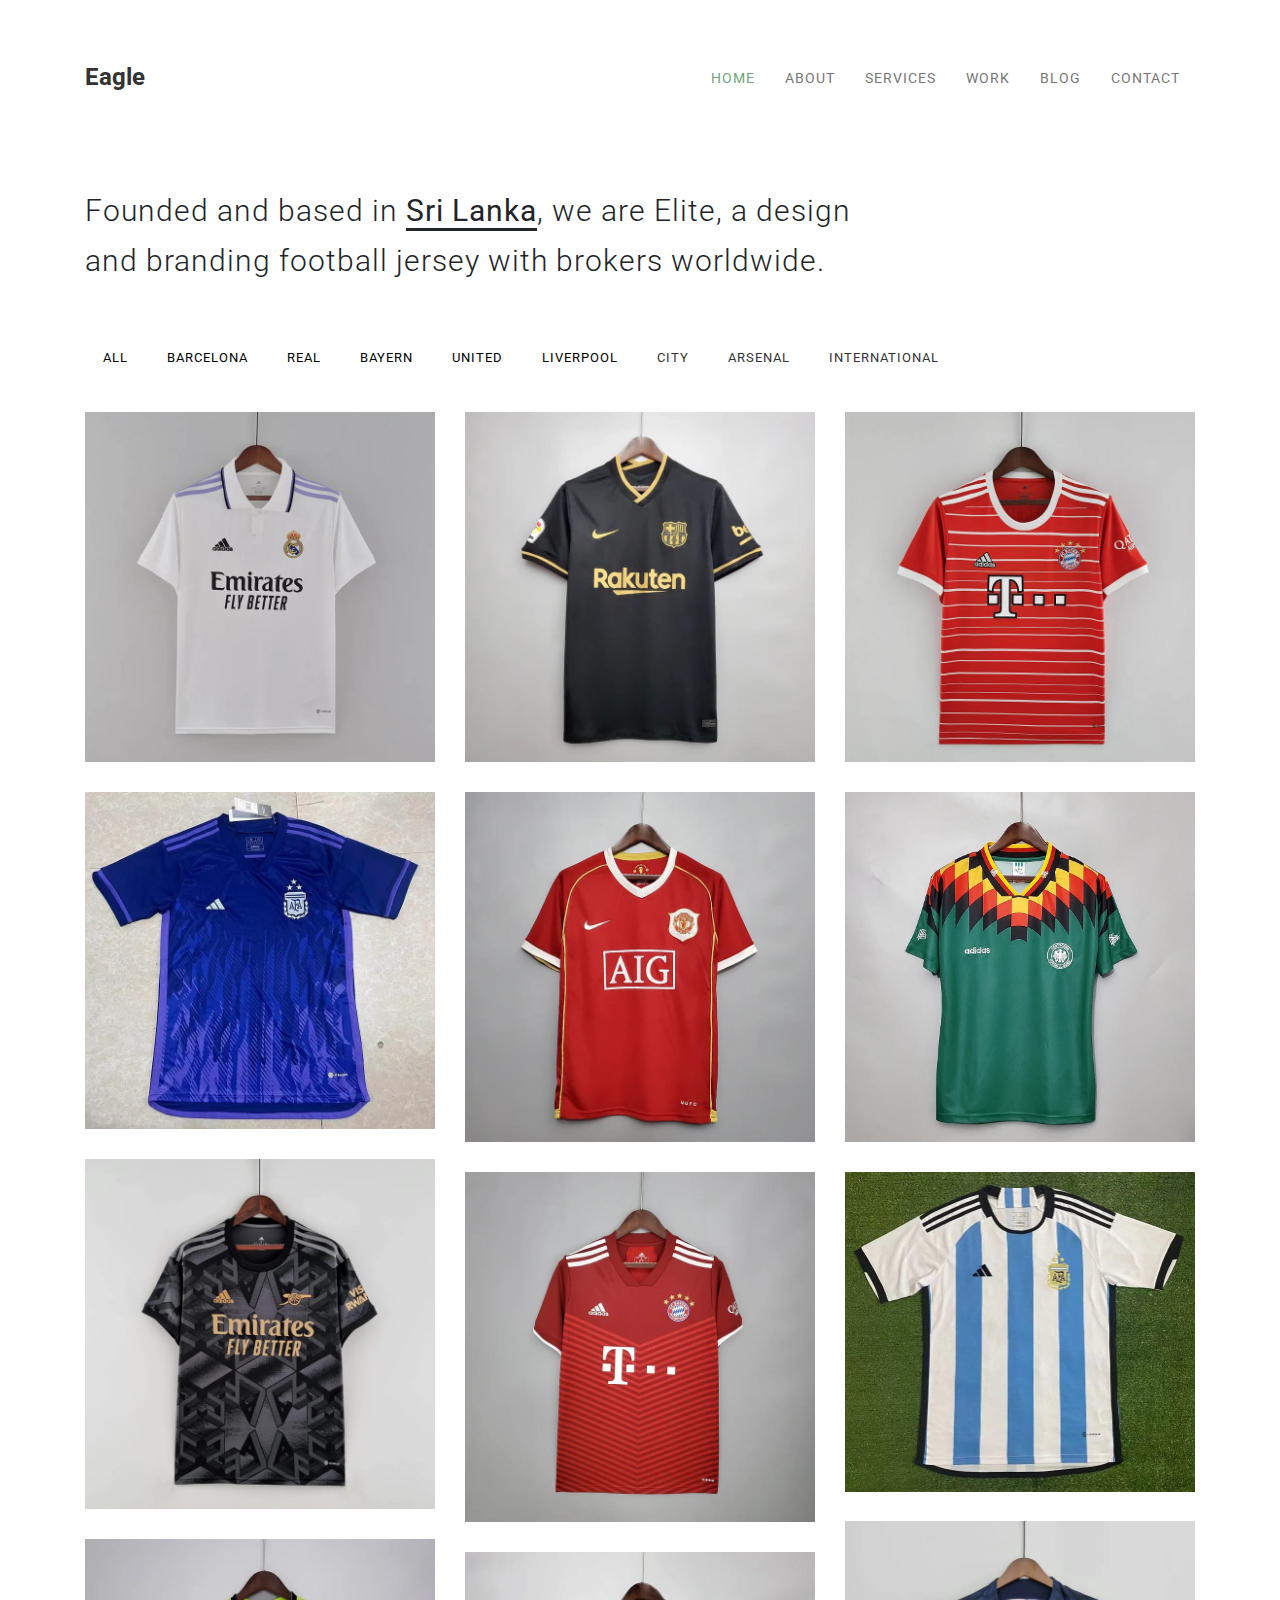
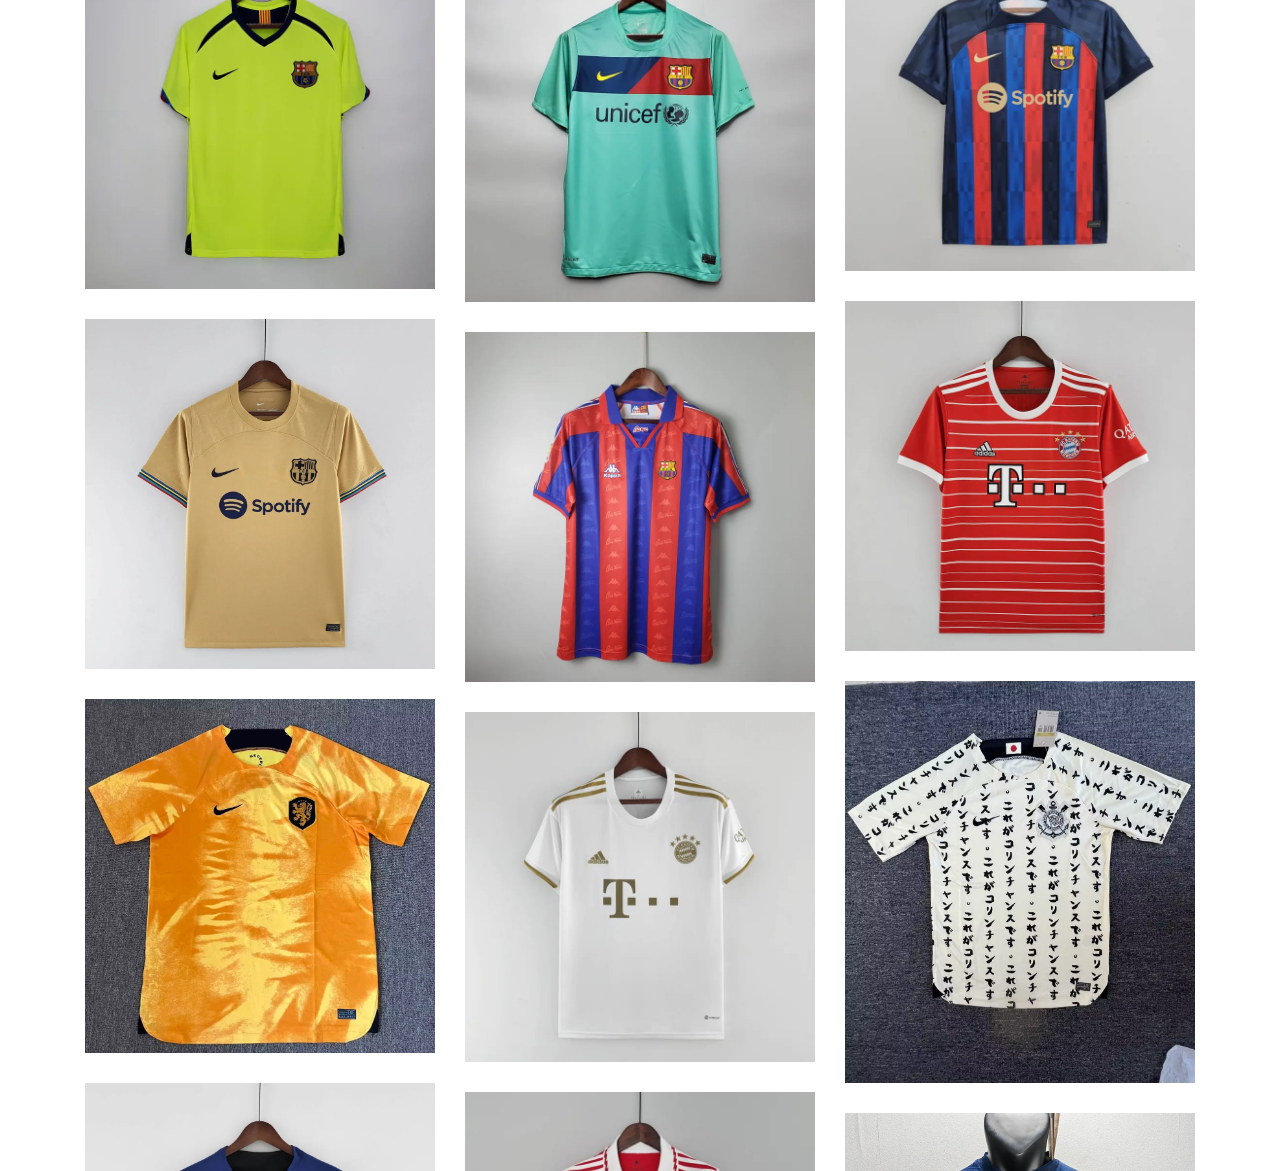
==== index.html @ ffe62086 "First Push" ====
<html xmlns="http://www.w3.org/1999/xhtml" lang="en">

<head>
	<meta http-equiv="Content-Type" content="text/html; charset=utf-8" />
	<meta name="description" content="HTTrack is an easy-to-use website mirror utility. It allows you to download a World Wide website from the Internet to a local directory,building recursively all structures, getting html, images, and other files from the server to your computer. Links are rebuiltrelatively so that you can freely browse to the local site (works with any browser). You can mirror several sites together so that you can jump from one toanother. You can, also, update an existing mirror site, or resume an interrupted download. The robot is fully configurable, with an integrated help" />
	<meta name="keywords" content="httrack, HTTRACK, HTTrack, winhttrack, WINHTTRACK, WinHTTrack, offline browser, web mirror utility, aspirateur web, surf offline, web capture, www mirror utility, browse offline, local  site builder, website mirroring, aspirateur www, internet grabber, capture de site web, internet tool, hors connexion, unix, dos, windows 95, windows 98, solaris, ibm580, AIX 4.0, HTS, HTGet, web aspirator, web aspirateur, libre, GPL, GNU, free software" />
	<title>Local index - HTTrack Website Copier</title>
  <!-- Mirror and index made by HTTrack Website Copier/3.49-2 [XR&CO'2014] -->
	<style type="text/css">
	<!--

body {
	margin: 0;  padding: 0;  margin-bottom: 15px;  margin-top: 8px;
	background: #77b;
}
body, td {
	font: 14px "Trebuchet MS", Verdana, Arial, Helvetica, sans-serif;
	}

#subTitle {
	background: #000;  color: #fff;  padding: 4px;  font-weight: bold; 
	}

#siteNavigation a, #siteNavigation .current {
	font-weight: bold;  color: #448;
	}
#siteNavigation a:link    { text-decoration: none; }
#siteNavigation a:visited { text-decoration: none; }

#siteNavigation .current { background-color: #ccd; }

#siteNavigation a:hover   { text-decoration: none;  background-color: #fff;  color: #000; }
#siteNavigation a:active  { text-decoration: none;  background-color: #ccc; }


a:link    { text-decoration: underline;  color: #00f; }
a:visited { text-decoration: underline;  color: #000; }
a:hover   { text-decoration: underline;  color: #c00; }
a:active  { text-decoration: underline; }

#pageContent {
	clear: both;
	border-bottom: 6px solid #000;
	padding: 10px;  padding-top: 20px;
	line-height: 1.65em;
	background-image: url(backblue.gif);
	background-repeat: no-repeat;
	background-position: top right;
	}

#pageContent, #siteNavigation {
	background-color: #ccd;
	}


.imgLeft  { float: left;   margin-right: 10px;  margin-bottom: 10px; }
.imgRight { float: right;  margin-left: 10px;   margin-bottom: 10px; }

hr { height: 1px;  color: #000;  background-color: #000;  margin-bottom: 15px; }

h1 { margin: 0;  font-weight: bold;  font-size: 2em; }
h2 { margin: 0;  font-weight: bold;  font-size: 1.6em; }
h3 { margin: 0;  font-weight: bold;  font-size: 1.3em; }
h4 { margin: 0;  font-weight: bold;  font-size: 1.18em; }

.blak { background-color: #000; }
.hide { display: none; }
.tableWidth { min-width: 400px; }

.tblRegular       { border-collapse: collapse; }
.tblRegular td    { padding: 6px;  background-image: url(fade.gif);  border: 2px solid #99c; }
.tblHeaderColor, .tblHeaderColor td { background: #99c; }
.tblNoBorder td   { border: 0; }


// -->
</style>

</head>

<table width="76%" border="0" align="center" cellspacing="0" cellpadding="3" class="tableWidth">
	<tr>
	<td id="subTitle">HTTrack Website Copier - Open Source offline browser</td>
	</tr>
</table>
<table width="76%" border="0" align="center" cellspacing="0" cellpadding="0" class="tableWidth">
<tr class="blak">
<td>
	<table width="100%" border="0" align="center" cellspacing="1" cellpadding="0">
	<tr>
	<td colspan="6"> 
		<table width="100%" border="0" align="center" cellspacing="0" cellpadding="10">
		<tr> 
		<td id="pageContent"> 
<!-- ==================== End prologue ==================== -->

	<meta name="generator" content="HTTrack Website Copier/3.x">
	<TITLE>Local index - HTTrack</TITLE>
</HEAD>
<BODY>
<H1 ALIGN=Center>Index of locally available sites:</H1>
	<TABLE BORDER="0" WIDTH="100%" CELLSPACING="1" CELLPADDING="0">
		<TR>
			<TD BACKGROUND="fade.gif">
				&middot;
					<A HREF="zoyothemes.com/eagle/index.html">
						Eagle - Responsive Minimal Template
					</A>		
			</TD>
		</TR>
	</TABLE>
	<BR>
	<BR>
	<BR>
  	<H6 ALIGN="RIGHT">
	<I>Mirror and index made by HTTrack Website Copier [XR&amp;CO'2008]</I>
	</H6>
	<!-- Mirror and index made by HTTrack Website Copier/3.49-2 [XR&CO'2014] -->
	<!-- Thanks for using HTTrack Website Copier! -->
	<meta HTTP-EQUIV="Refresh" CONTENT="0; URL=zoyothemes.com/eagle/index.html">


<!-- ==================== Start epilogue ==================== -->
		</td>
		</tr>
		</table>
	</td>
	</tr>
	</table>
</td>
</tr>
</table>

<table width="76%" border="0" align="center" valign="bottom" cellspacing="0" cellpadding="0">
	<tr>
	<td id="footer"><small>&copy; 2008 Xavier Roche & other contributors - Web Design: Leto Kauler.</small></td>
	</tr>
</table>

</body>

</html>
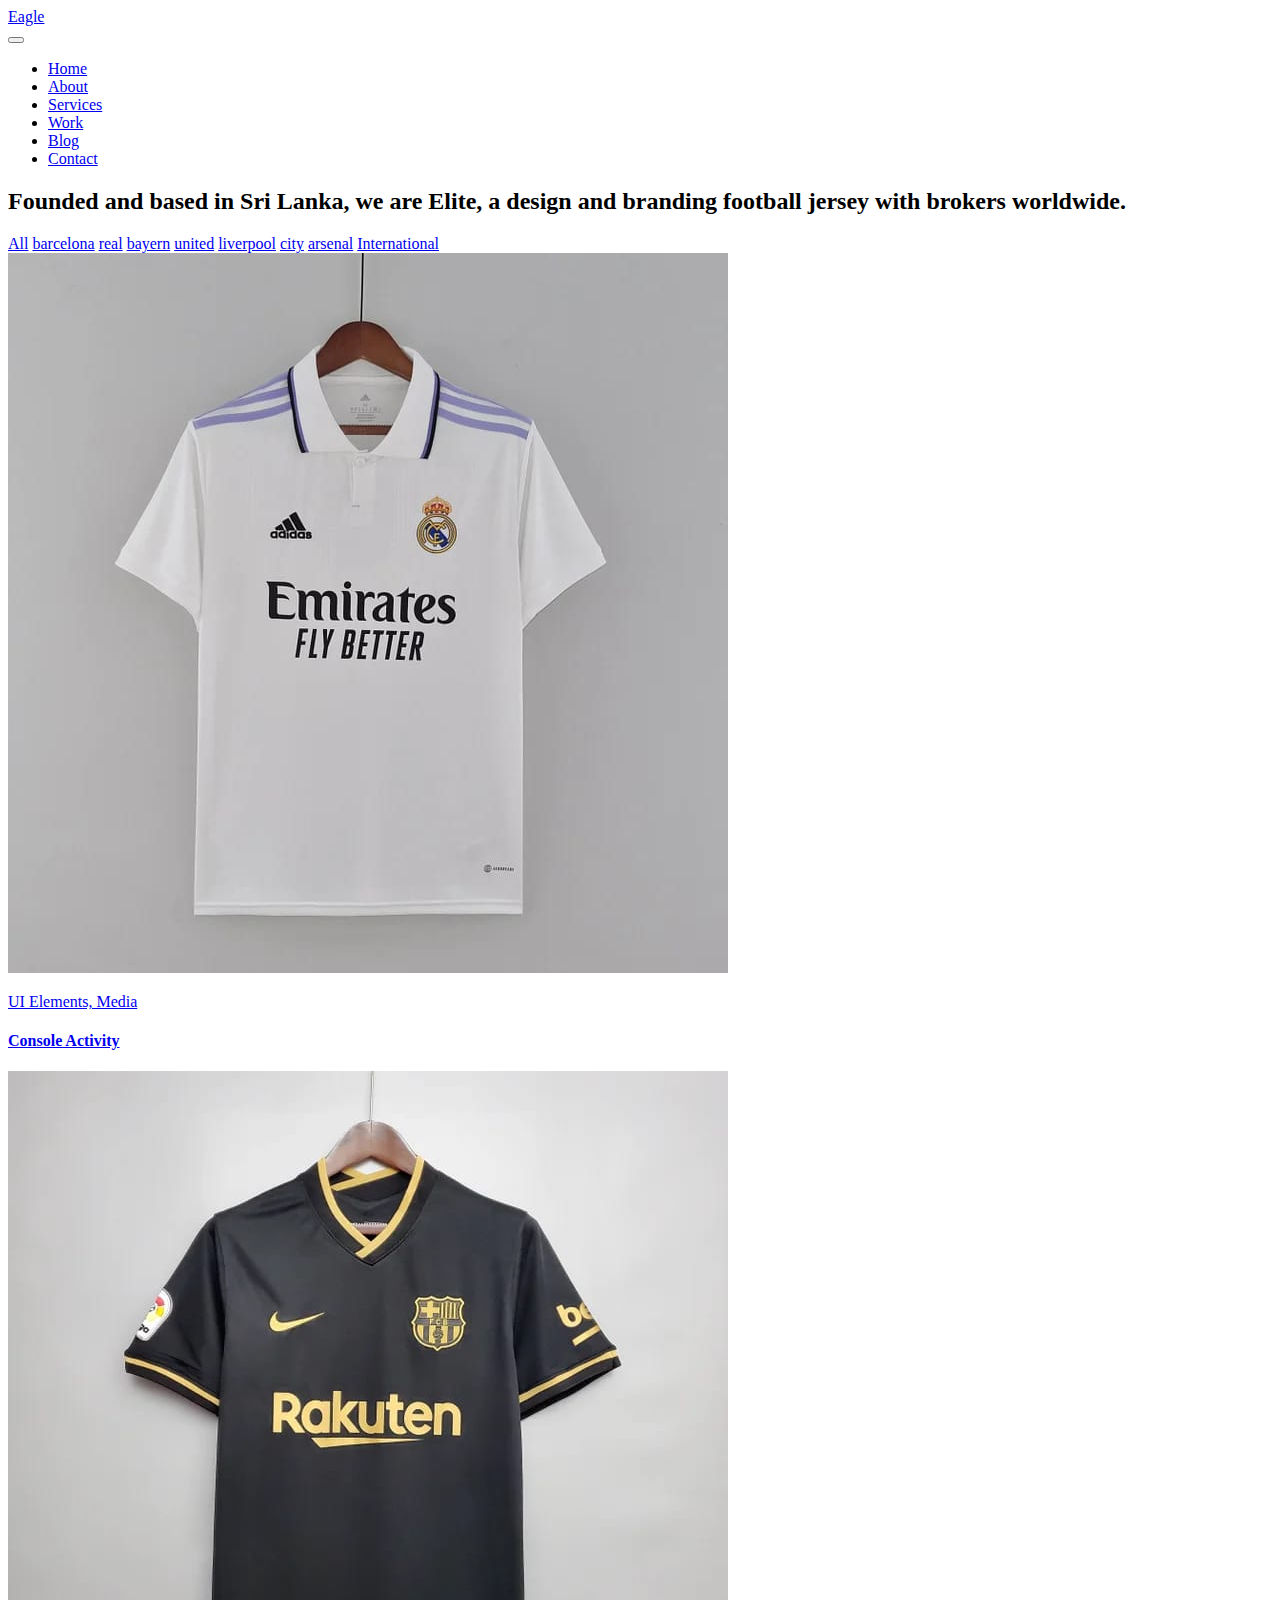
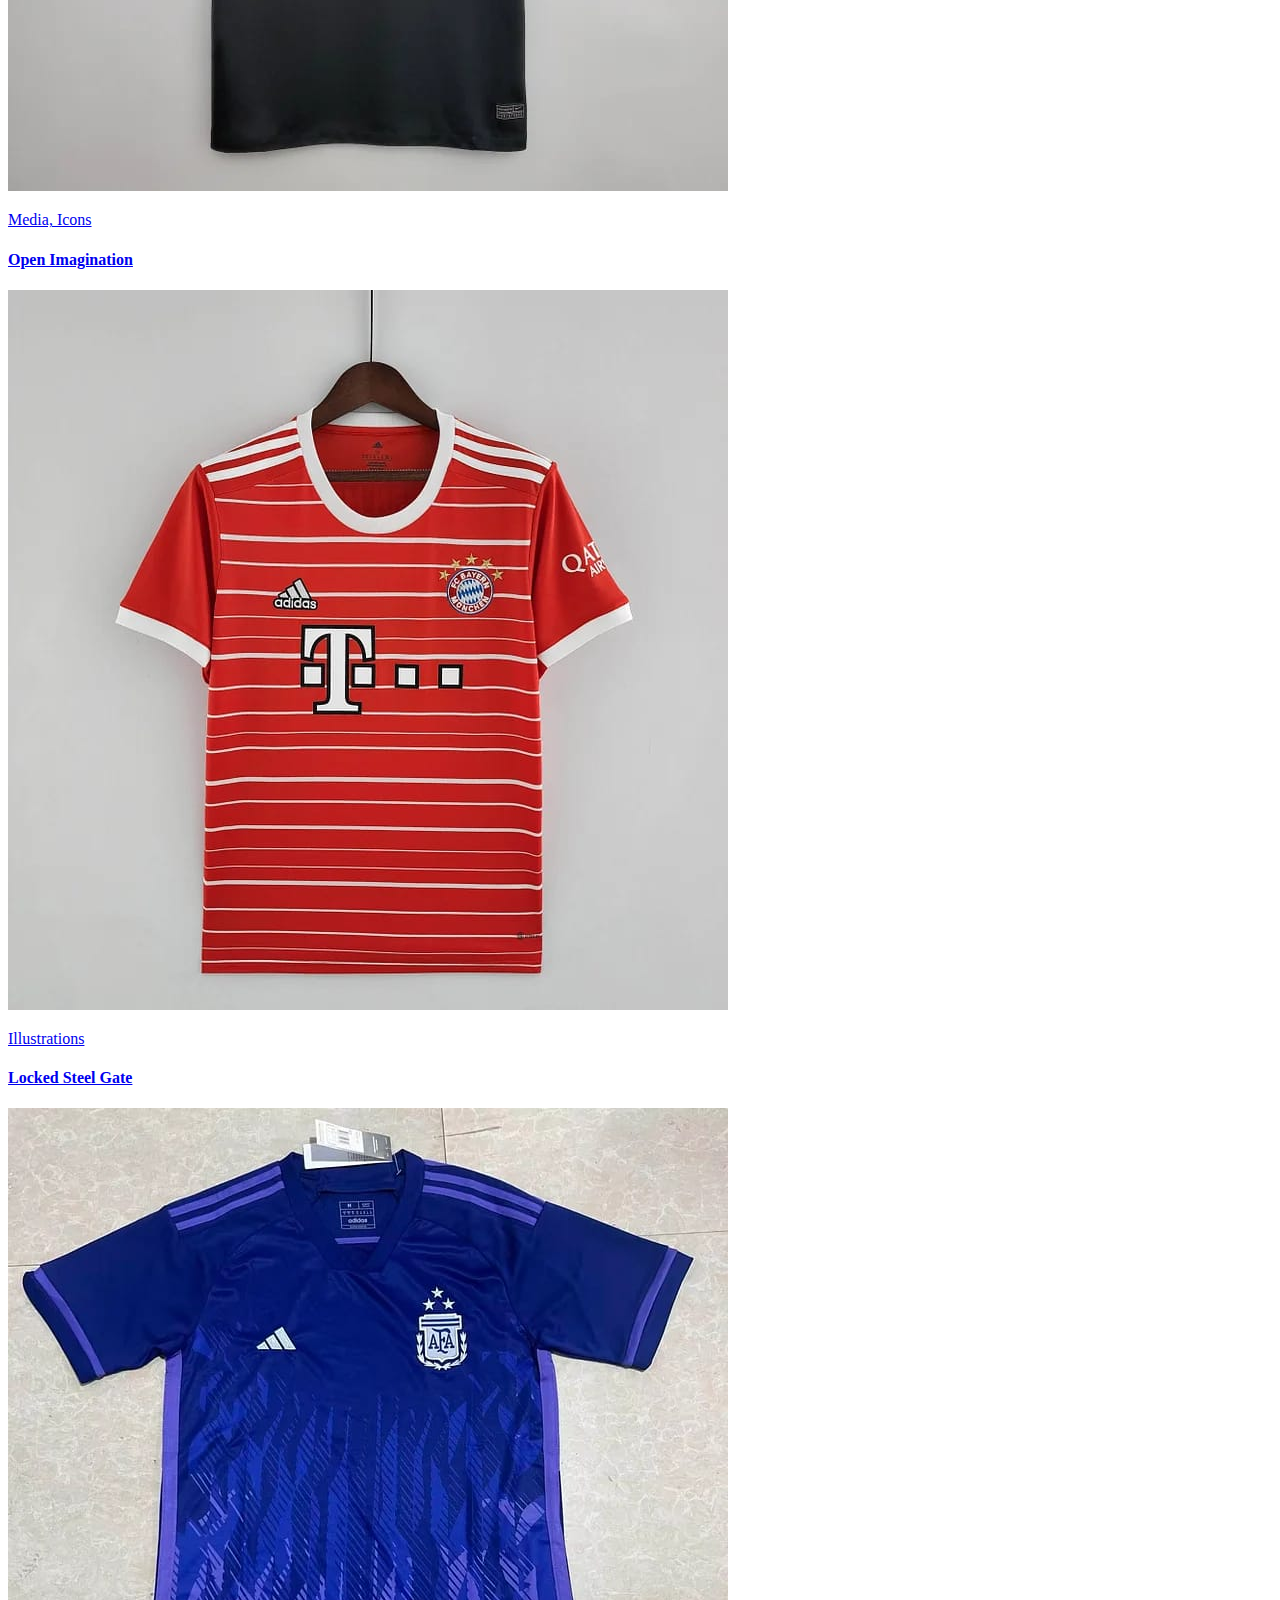
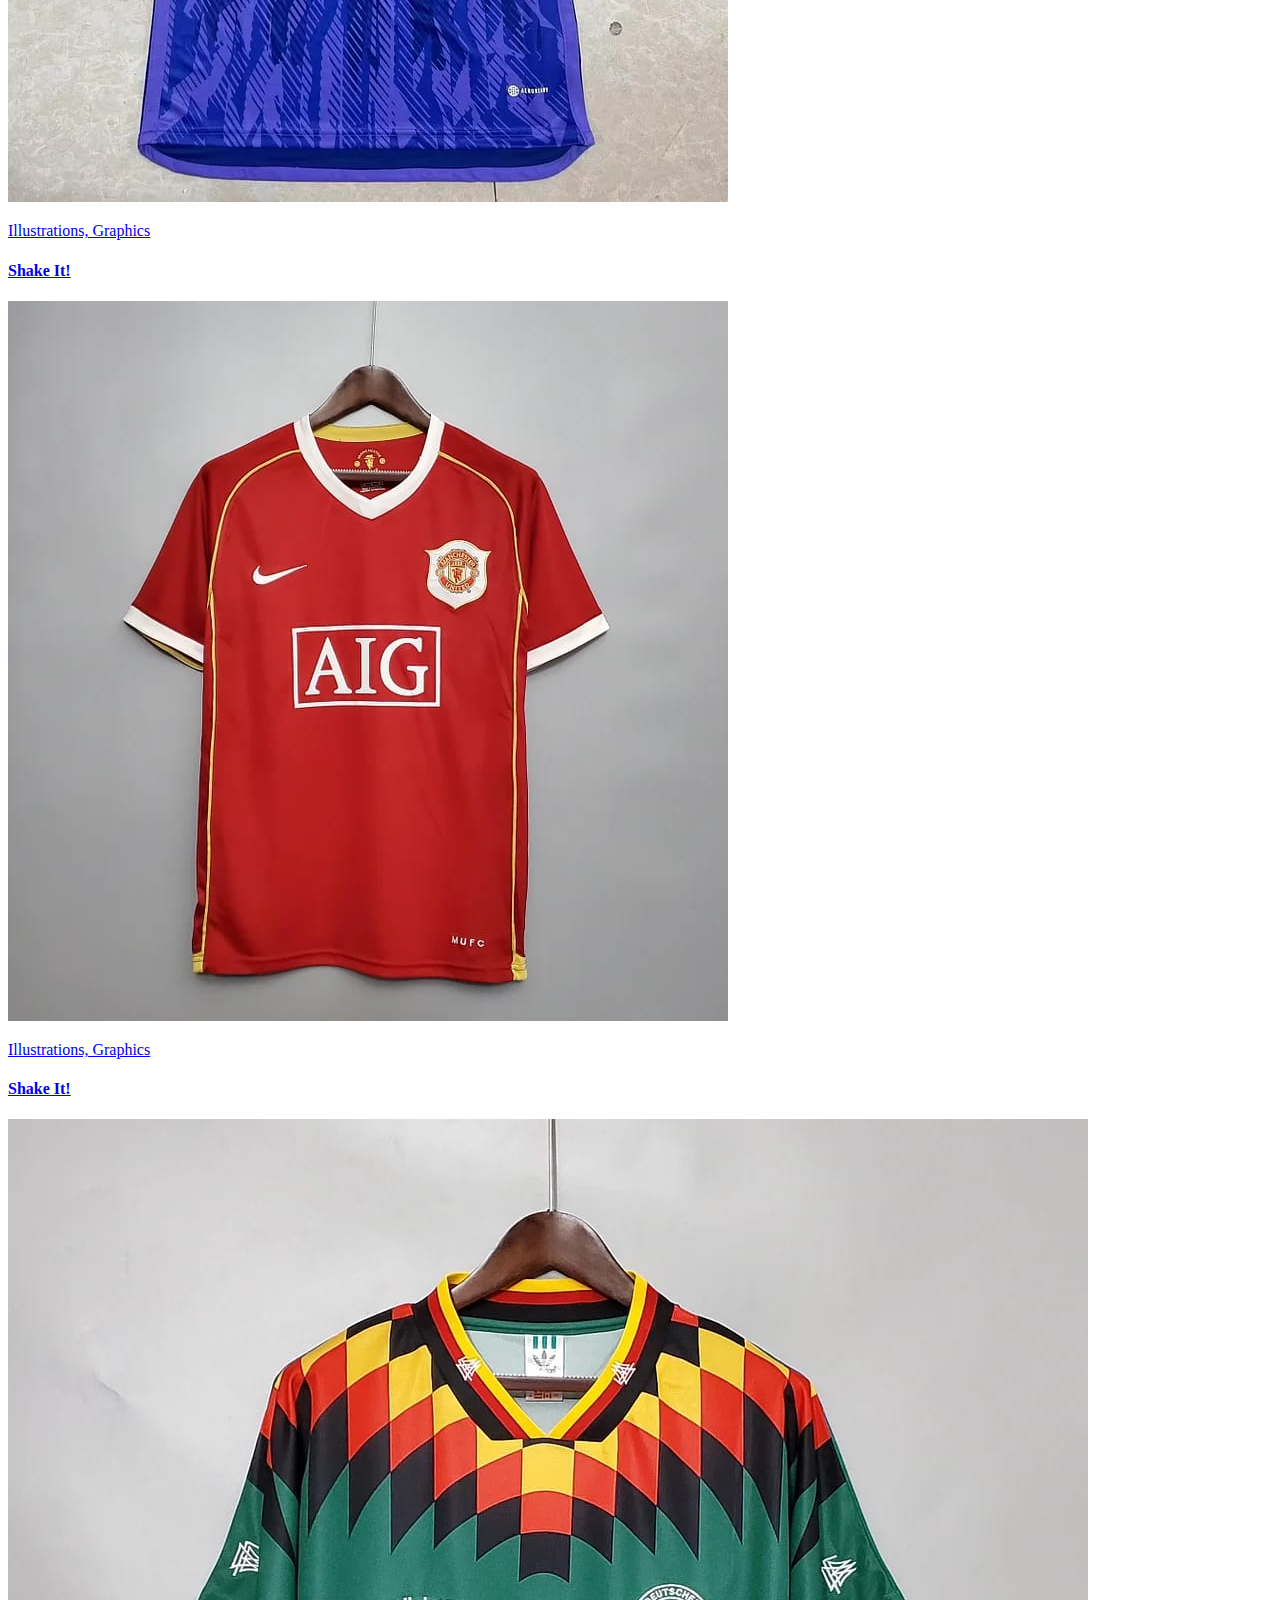
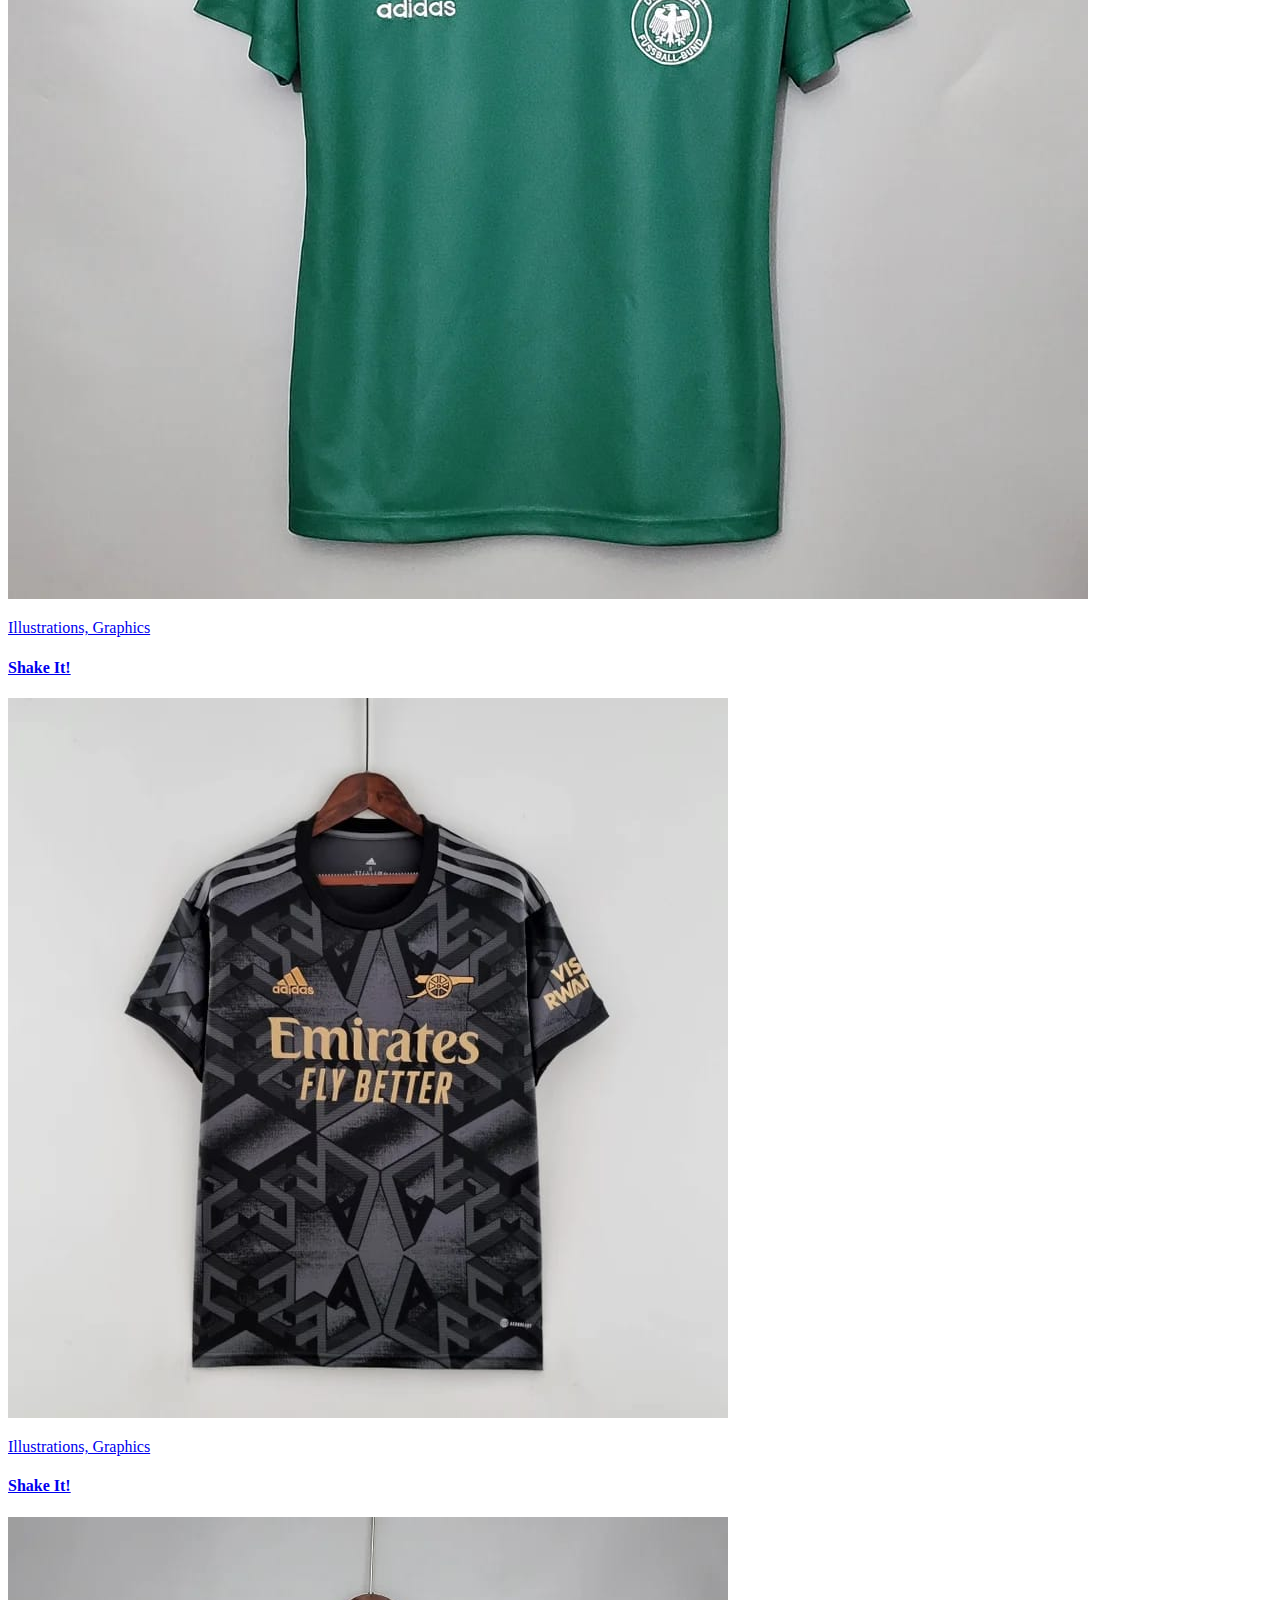
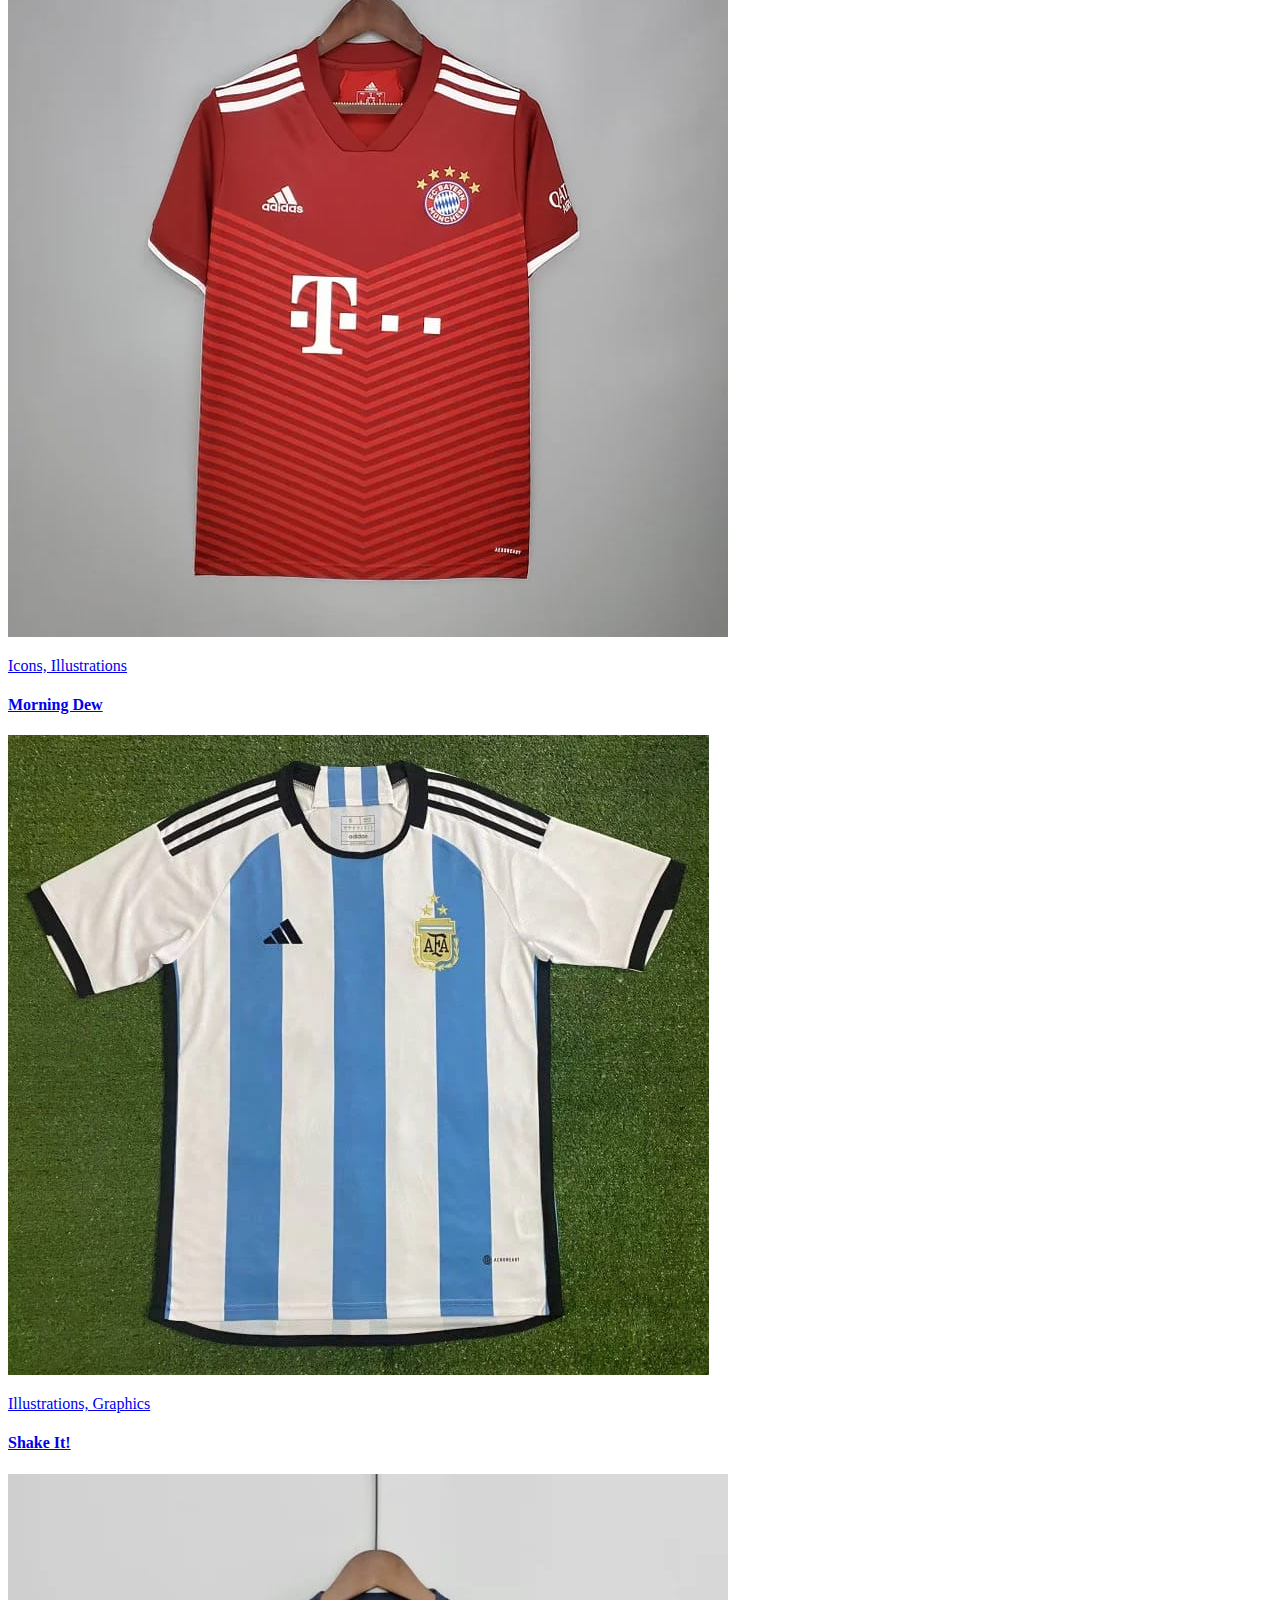
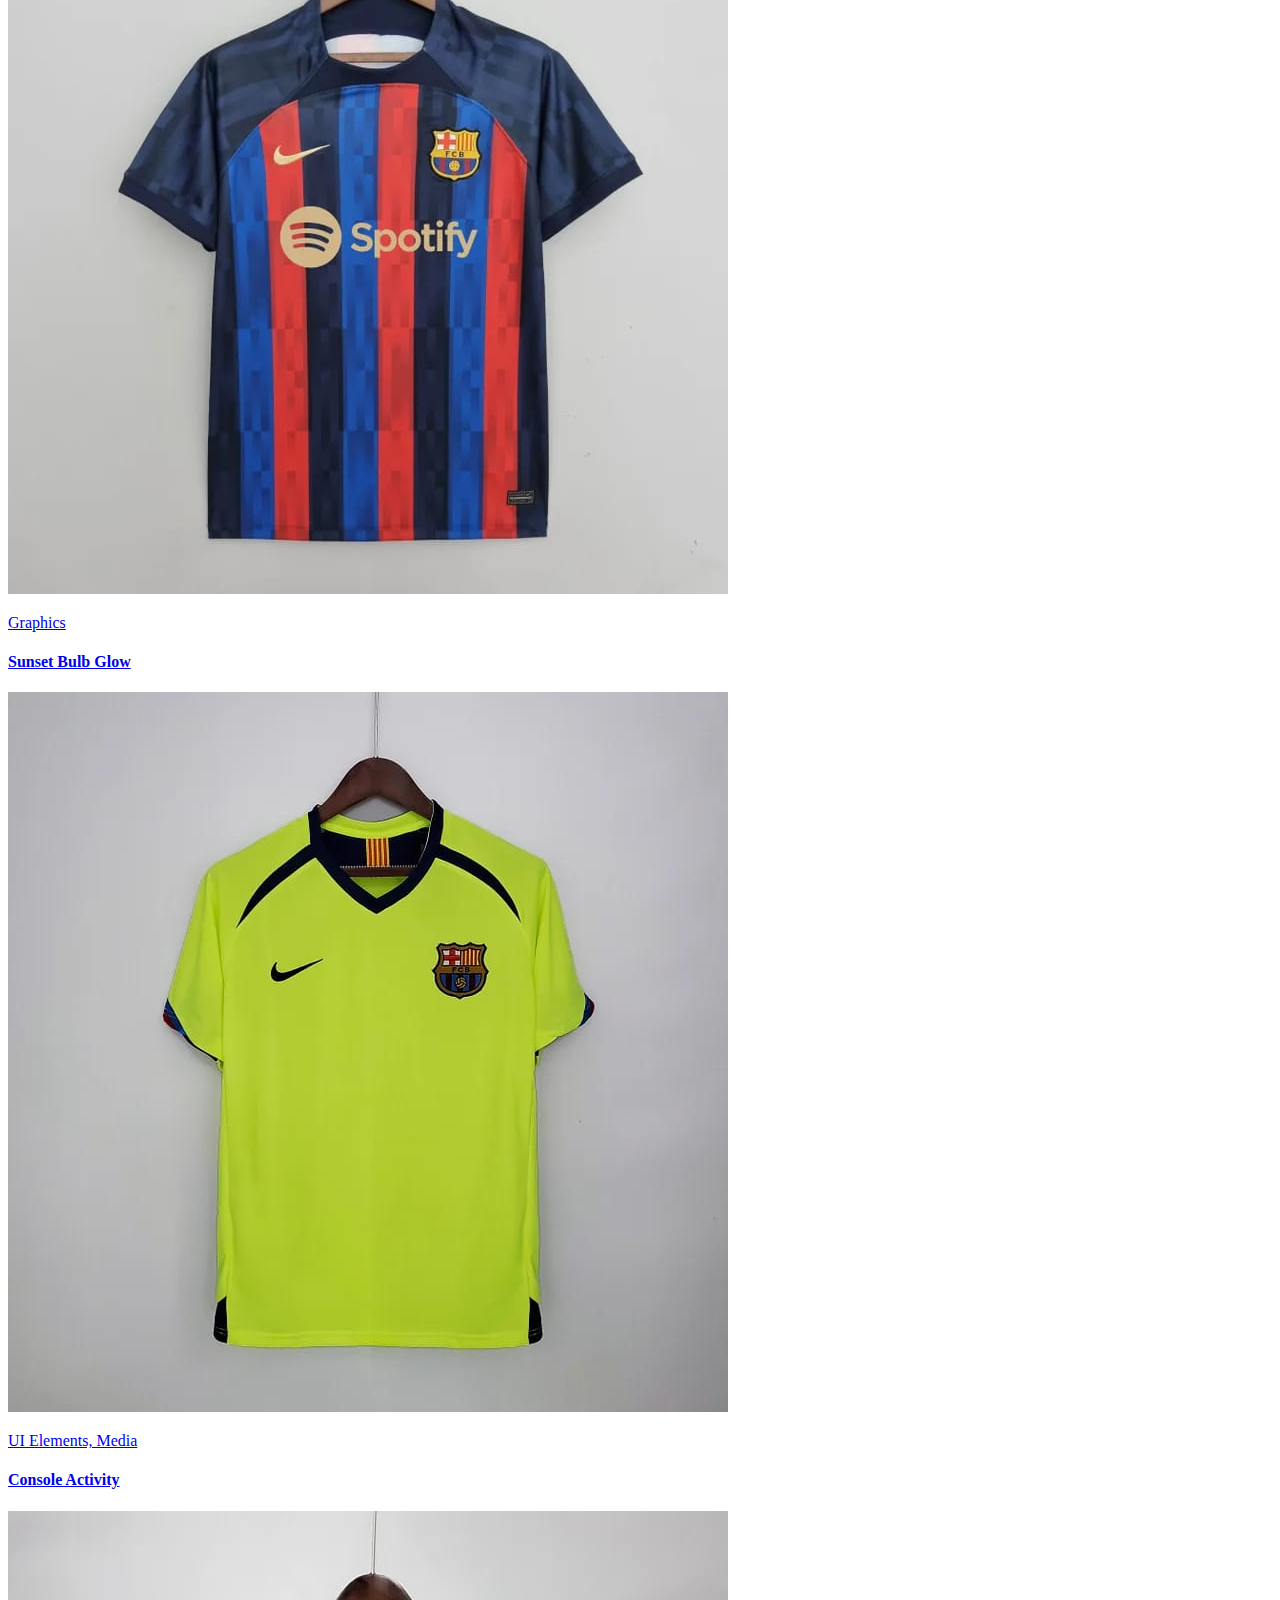
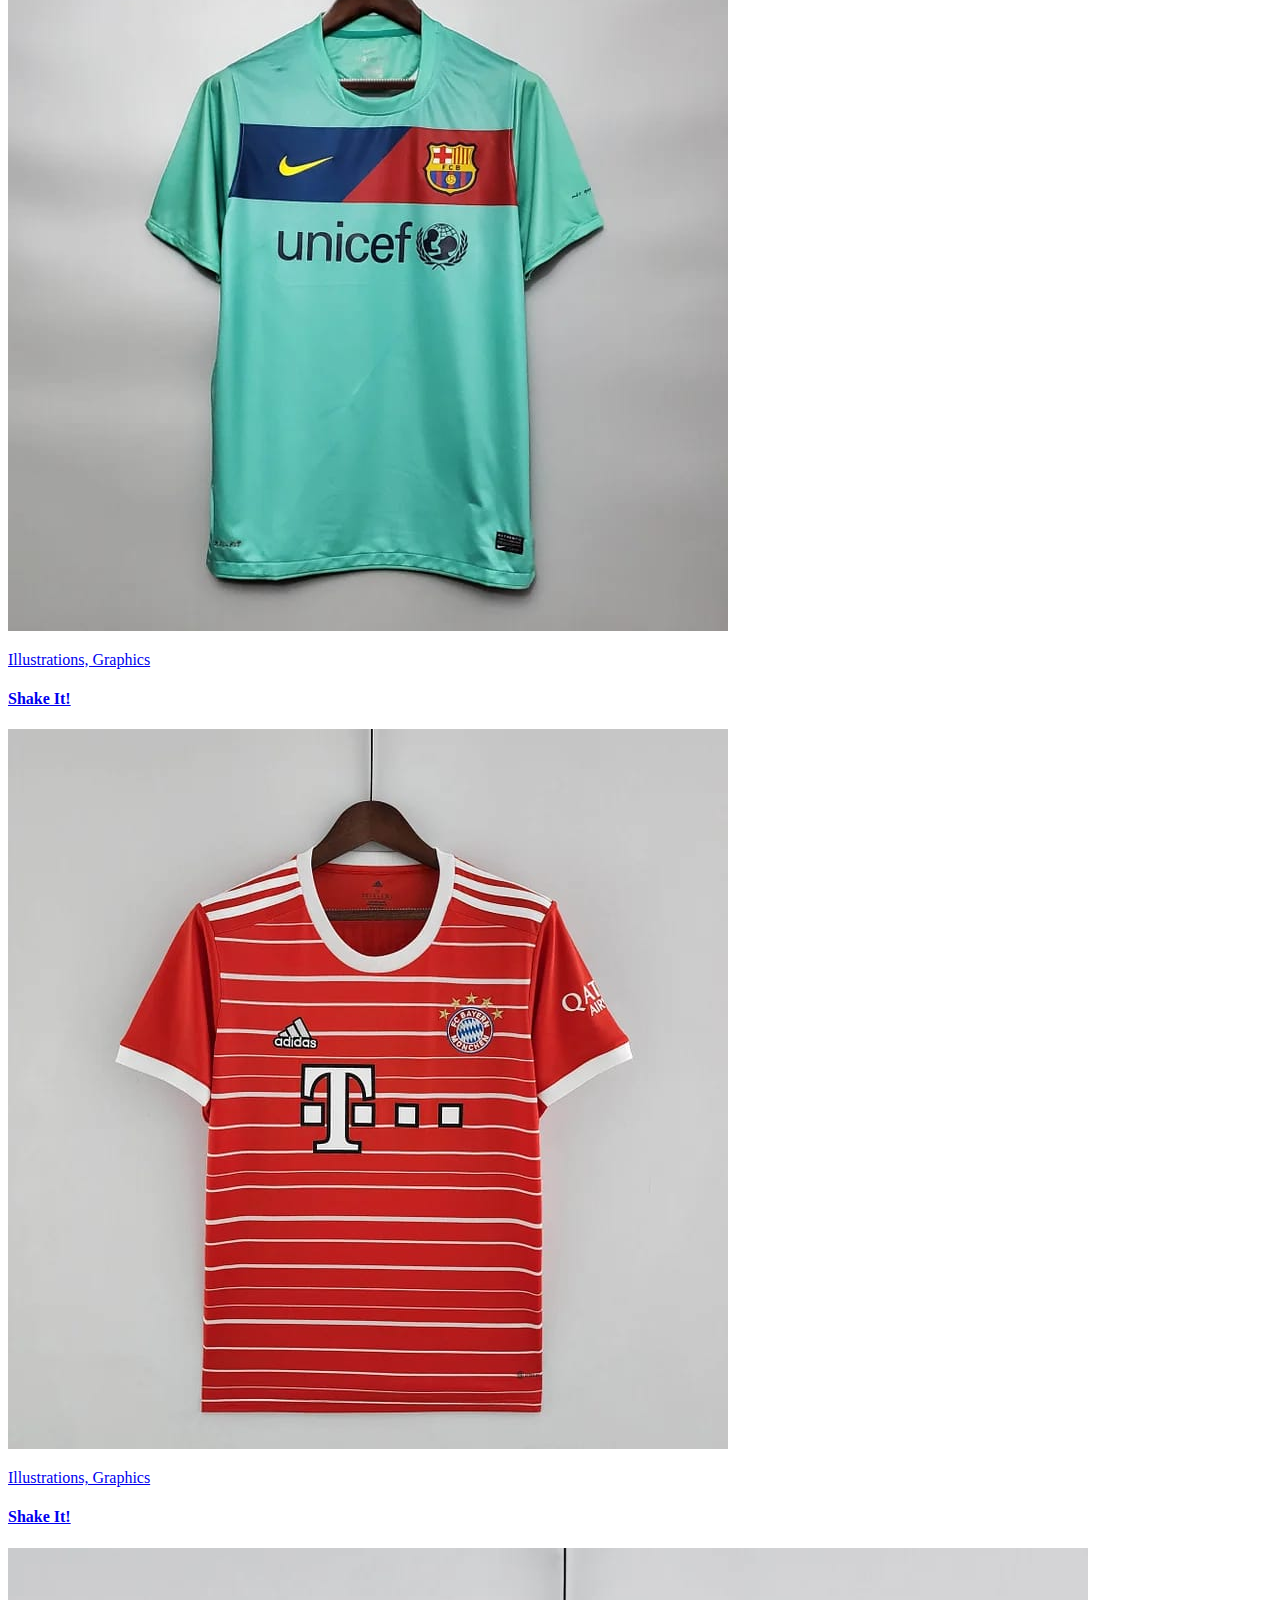
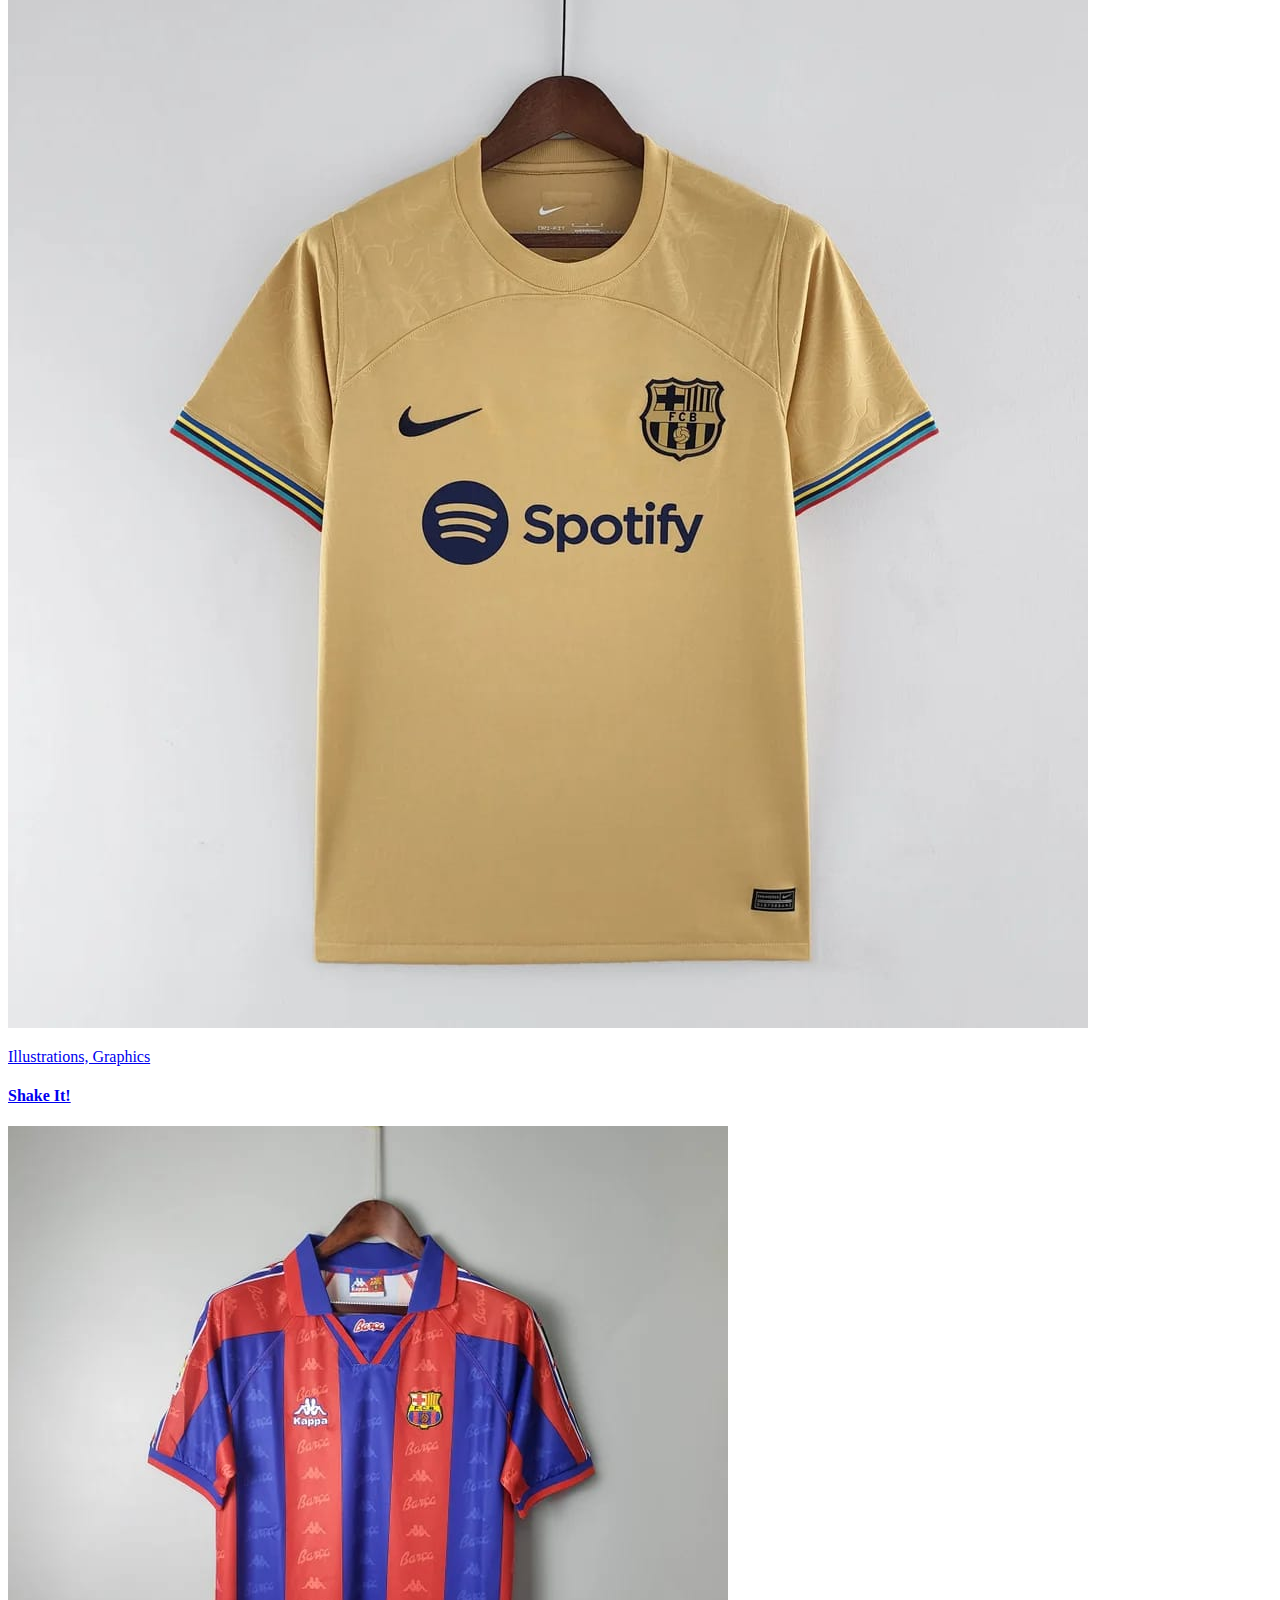
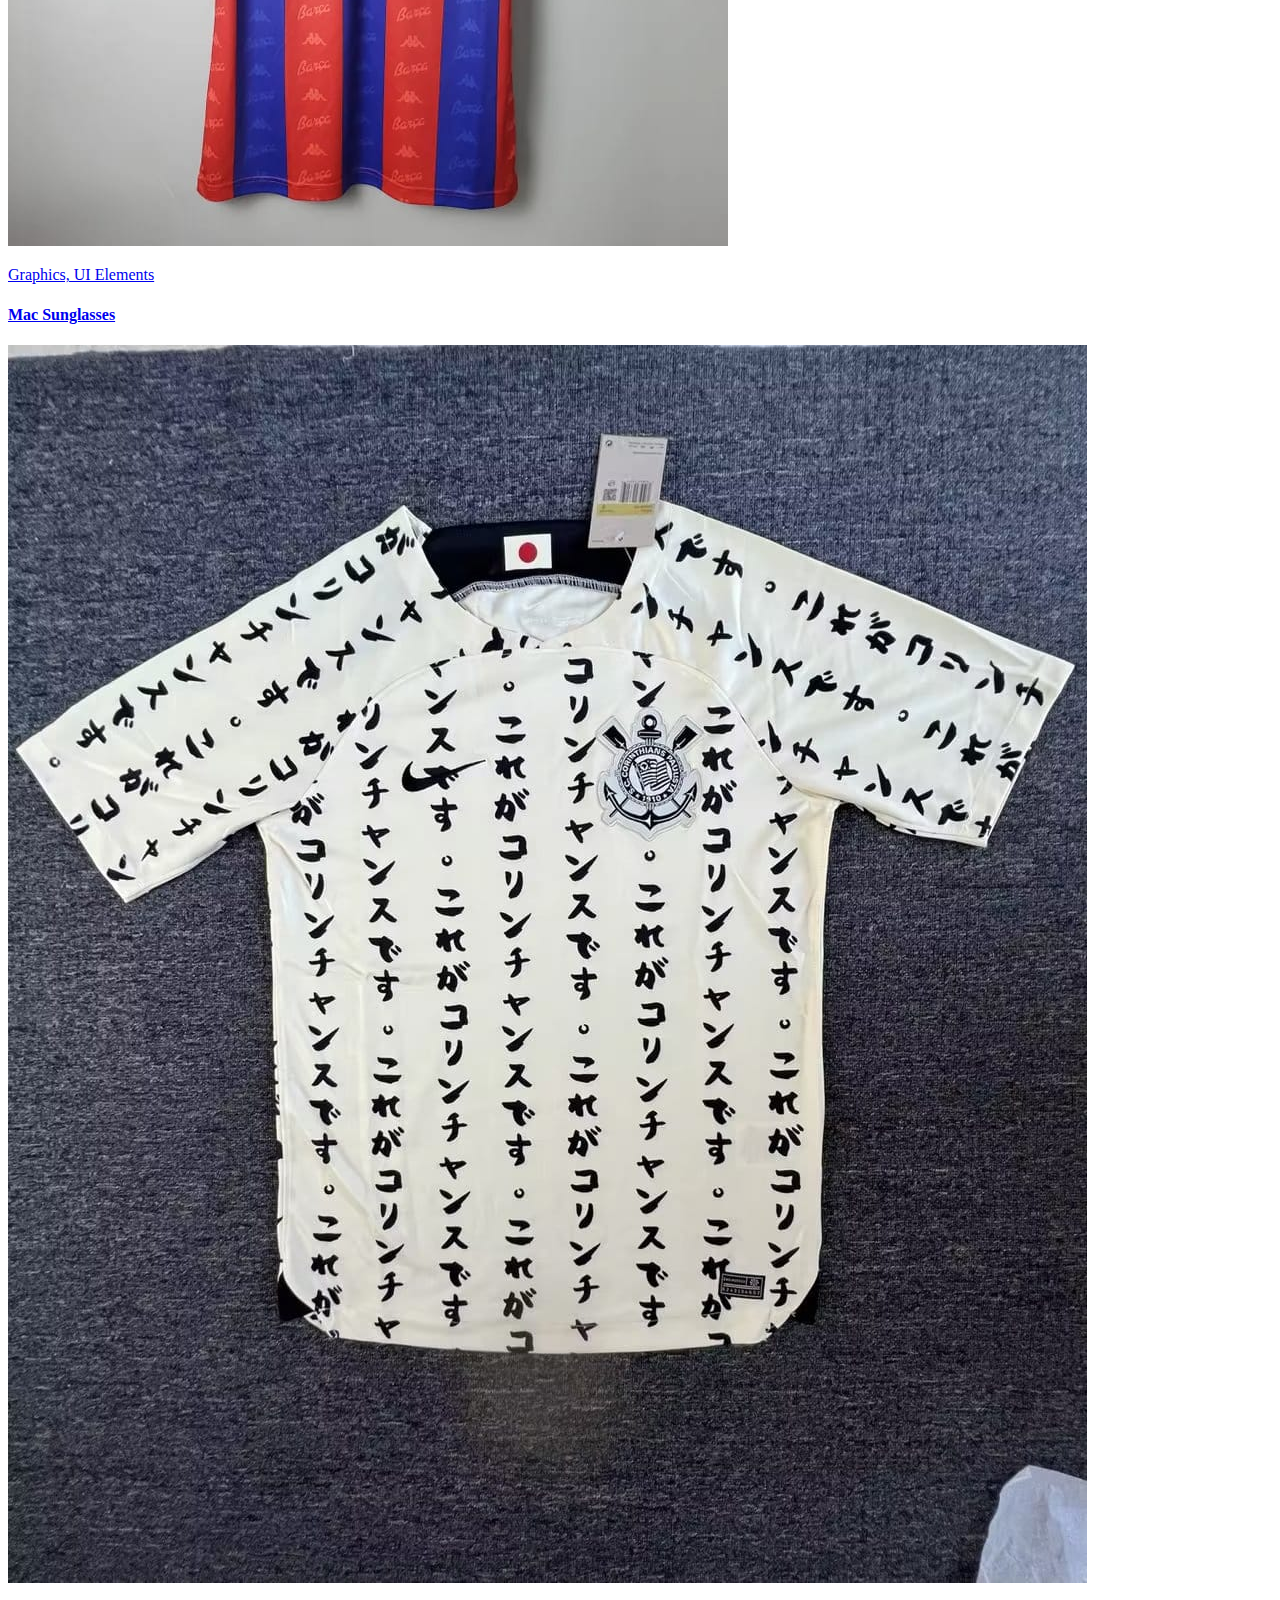
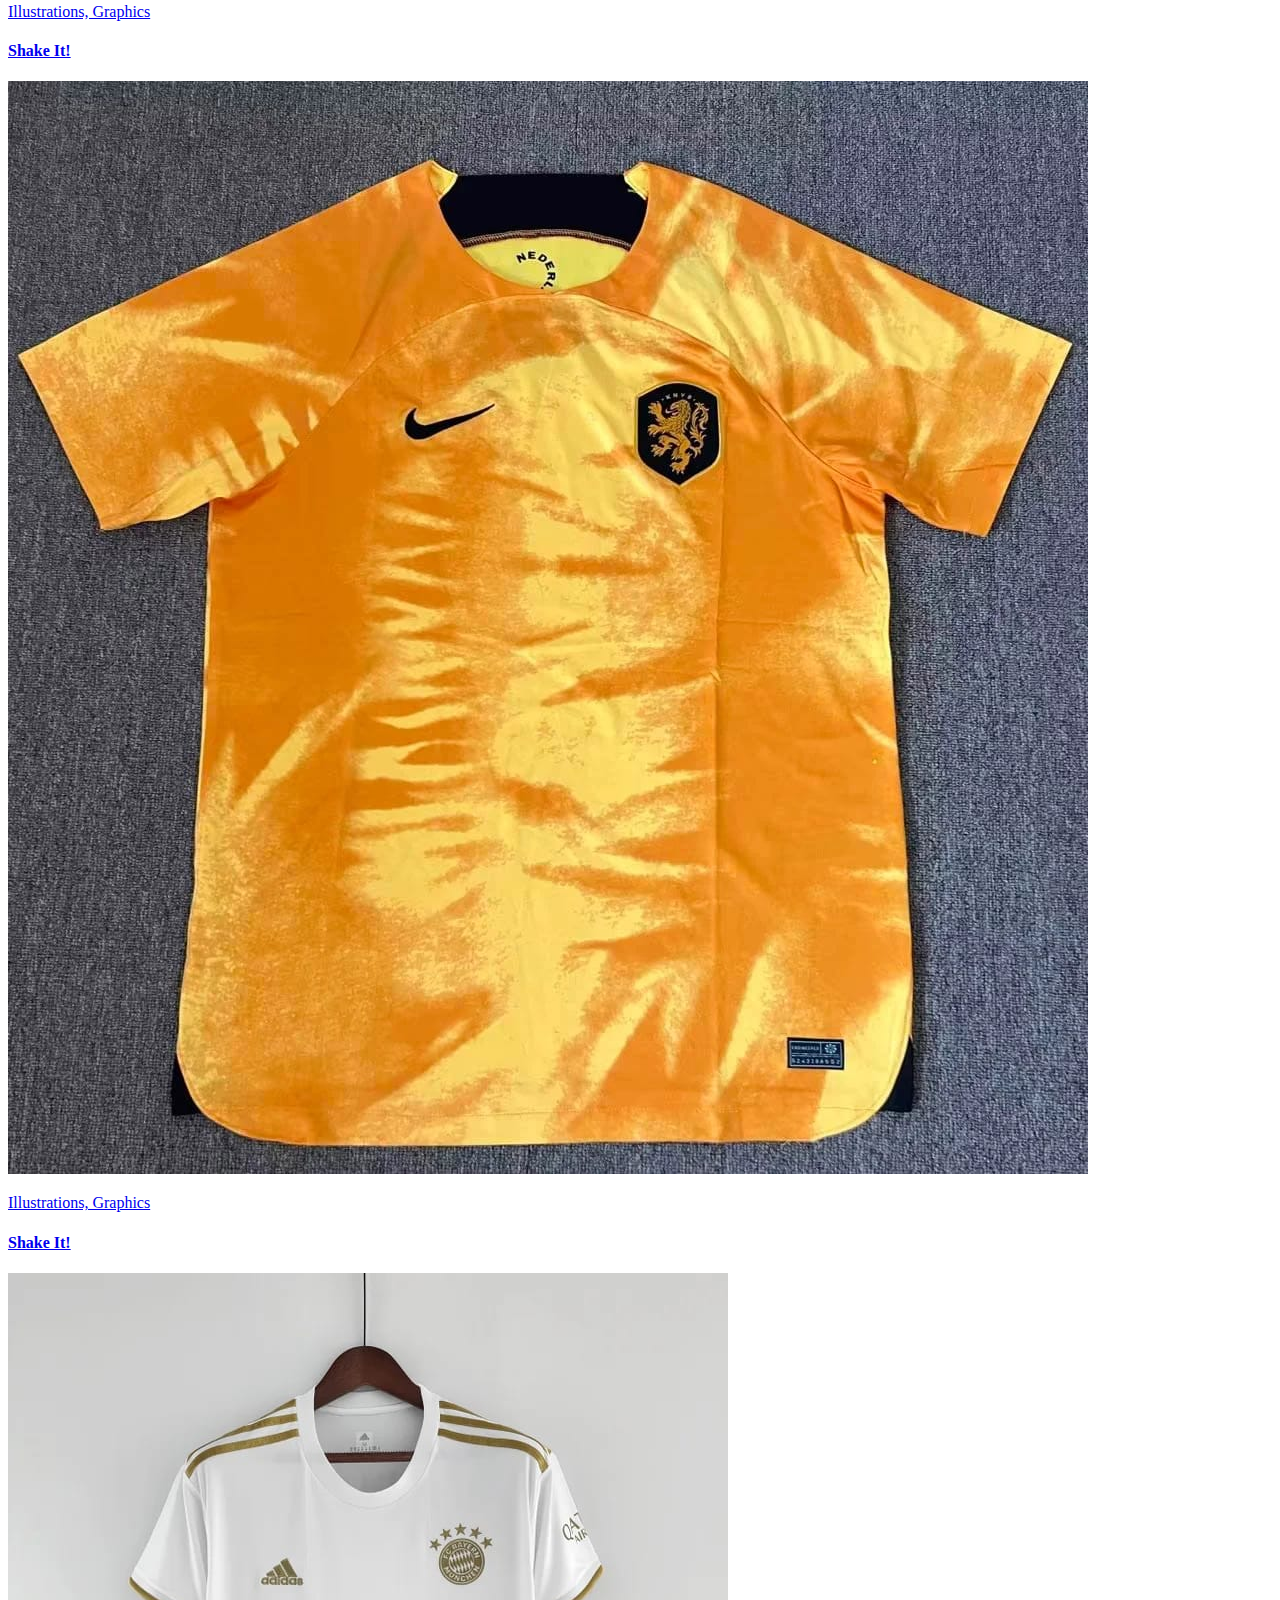
==== commit 83303af3: "Name Changes" ====
--- a/index.html
+++ b/index.html
@@ -1,144 +1,756 @@
-<html xmlns="http://www.w3.org/1999/xhtml" lang="en">
-
+<!DOCTYPE html>
+<html lang="en" class="no-js">
+
+
+<!-- Mirrored from zoyothemes.com/eagle/index.html by HTTrack Website Copier/3.x [XR&CO'2014], Sun, 12 Feb 2023 17:31:07 GMT -->
 <head>
-	<meta http-equiv="Content-Type" content="text/html; charset=utf-8" />
-	<meta name="description" content="HTTrack is an easy-to-use website mirror utility. It allows you to download a World Wide website from the Internet to a local directory,building recursively all structures, getting html, images, and other files from the server to your computer. Links are rebuiltrelatively so that you can freely browse to the local site (works with any browser). You can mirror several sites together so that you can jump from one toanother. You can, also, update an existing mirror site, or resume an interrupted download. The robot is fully configurable, with an integrated help" />
-	<meta name="keywords" content="httrack, HTTRACK, HTTrack, winhttrack, WINHTTRACK, WinHTTrack, offline browser, web mirror utility, aspirateur web, surf offline, web capture, www mirror utility, browse offline, local  site builder, website mirroring, aspirateur www, internet grabber, capture de site web, internet tool, hors connexion, unix, dos, windows 95, windows 98, solaris, ibm580, AIX 4.0, HTS, HTGet, web aspirator, web aspirateur, libre, GPL, GNU, free software" />
-	<title>Local index - HTTrack Website Copier</title>
-  <!-- Mirror and index made by HTTrack Website Copier/3.49-2 [XR&CO'2014] -->
-	<style type="text/css">
-	<!--
-
-body {
-	margin: 0;  padding: 0;  margin-bottom: 15px;  margin-top: 8px;
-	background: #77b;
-}
-body, td {
-	font: 14px "Trebuchet MS", Verdana, Arial, Helvetica, sans-serif;
-	}
-
-#subTitle {
-	background: #000;  color: #fff;  padding: 4px;  font-weight: bold; 
-	}
-
-#siteNavigation a, #siteNavigation .current {
-	font-weight: bold;  color: #448;
-	}
-#siteNavigation a:link    { text-decoration: none; }
-#siteNavigation a:visited { text-decoration: none; }
-
-#siteNavigation .current { background-color: #ccd; }
-
-#siteNavigation a:hover   { text-decoration: none;  background-color: #fff;  color: #000; }
-#siteNavigation a:active  { text-decoration: none;  background-color: #ccc; }
-
-
-a:link    { text-decoration: underline;  color: #00f; }
-a:visited { text-decoration: underline;  color: #000; }
-a:hover   { text-decoration: underline;  color: #c00; }
-a:active  { text-decoration: underline; }
-
-#pageContent {
-	clear: both;
-	border-bottom: 6px solid #000;
-	padding: 10px;  padding-top: 20px;
-	line-height: 1.65em;
-	background-image: url(backblue.gif);
-	background-repeat: no-repeat;
-	background-position: top right;
-	}
-
-#pageContent, #siteNavigation {
-	background-color: #ccd;
-	}
-
-
-.imgLeft  { float: left;   margin-right: 10px;  margin-bottom: 10px; }
-.imgRight { float: right;  margin-left: 10px;   margin-bottom: 10px; }
-
-hr { height: 1px;  color: #000;  background-color: #000;  margin-bottom: 15px; }
-
-h1 { margin: 0;  font-weight: bold;  font-size: 2em; }
-h2 { margin: 0;  font-weight: bold;  font-size: 1.6em; }
-h3 { margin: 0;  font-weight: bold;  font-size: 1.3em; }
-h4 { margin: 0;  font-weight: bold;  font-size: 1.18em; }
-
-.blak { background-color: #000; }
-.hide { display: none; }
-.tableWidth { min-width: 400px; }
-
-.tblRegular       { border-collapse: collapse; }
-.tblRegular td    { padding: 6px;  background-image: url(fade.gif);  border: 2px solid #99c; }
-.tblHeaderColor, .tblHeaderColor td { background: #99c; }
-.tblNoBorder td   { border: 0; }
-
-
-// -->
-</style>
+    <meta charset="utf-8">
+    <meta name="viewport" content="width=device-width, initial-scale=1">
+    <title>Eagle - Responsive Minimal Template</title>
+    <meta name="description" content="" />
+    <meta name="keywords" content="" />
+    <meta name="author" content="Zoyothemes" />
+
+    <link rel="shortcut icon" href="images/favicon.ico">
+
+    <!-- Google Font -->
+    <link href="https://fonts.googleapis.com/css?family=Roboto:300,400,500" rel="stylesheet">
+
+    <!-- Bootstrap Css-->
+    <link rel="stylesheet" type="text/css" href="css/bootstrap.min.css" />
+
+    <!-- Materialdesign icon Css-->
+    <link rel="stylesheet" type="text/css" href="css/materialdesignicons.min.css" />
+    <!-- Pe 7 icon Css-->
+    <link rel="stylesheet" type="text/css" href="css/pe-icon-7-stroke.css" />
+
+    <!-- Custom Css -->
+    <link rel="stylesheet" type="text/css" href="css/style.css" />
 
 </head>
 
-<table width="76%" border="0" align="center" cellspacing="0" cellpadding="3" class="tableWidth">
-	<tr>
-	<td id="subTitle">HTTrack Website Copier - Open Source offline browser</td>
-	</tr>
-</table>
-<table width="76%" border="0" align="center" cellspacing="0" cellpadding="0" class="tableWidth">
-<tr class="blak">
-<td>
-	<table width="100%" border="0" align="center" cellspacing="1" cellpadding="0">
-	<tr>
-	<td colspan="6"> 
-		<table width="100%" border="0" align="center" cellspacing="0" cellpadding="10">
-		<tr> 
-		<td id="pageContent"> 
-<!-- ==================== End prologue ==================== -->
-
-	<meta name="generator" content="HTTrack Website Copier/3.x">
-	<TITLE>Local index - HTTrack</TITLE>
-</HEAD>
-<BODY>
-<H1 ALIGN=Center>Index of locally available sites:</H1>
-	<TABLE BORDER="0" WIDTH="100%" CELLSPACING="1" CELLPADDING="0">
-		<TR>
-			<TD BACKGROUND="fade.gif">
-				&middot;
-					<A HREF="zoyothemes.com/eagle/index.html">
-						Eagle - Responsive Minimal Template
-					</A>		
-			</TD>
-		</TR>
-	</TABLE>
-	<BR>
-	<BR>
-	<BR>
-  	<H6 ALIGN="RIGHT">
-	<I>Mirror and index made by HTTrack Website Copier [XR&amp;CO'2008]</I>
-	</H6>
-	<!-- Mirror and index made by HTTrack Website Copier/3.49-2 [XR&CO'2014] -->
-	<!-- Thanks for using HTTrack Website Copier! -->
-	<meta HTTP-EQUIV="Refresh" CONTENT="0; URL=zoyothemes.com/eagle/index.html">
-
-
-<!-- ==================== Start epilogue ==================== -->
-		</td>
-		</tr>
-		</table>
-	</td>
-	</tr>
-	</table>
-</td>
-</tr>
-</table>
-
-<table width="76%" border="0" align="center" valign="bottom" cellspacing="0" cellpadding="0">
-	<tr>
-	<td id="footer"><small>&copy; 2008 Xavier Roche & other contributors - Web Design: Leto Kauler.</small></td>
-	</tr>
-</table>
-
+<body>
+
+    <!-- Start Navbar -->
+    <nav class="navbar navbar-expand-lg navbar-default navbar-custom navbar-light">
+        <div class="container">
+            <a class="navbar-brand logo" href="index.html">Eagle</a>
+
+            <div class="navbar-header">
+
+                <button class="navbar-toggler" type="button" data-toggle="collapse" data-target="#navbar-collapse-1" aria-controls="navbarSupportedContent" aria-expanded="false" aria-label="Toggle navigation">
+                    <span class="mdi mdi-menu"></span>
+                </button>
+            </div>
+
+            <div class="collapse navbar-collapse" id="navbar-collapse-1">
+                <ul class="nav navbar-nav ml-auto">
+                    <li class="nav-item"><a class="nav-link" href="index.html">Home</a></li>
+                    <li class="nav-item"><a class="nav-link" href="about.html">About</a></li>
+                    <li class="nav-item"><a class="nav-link" href="services.html">Services</a></li>
+                    <li class="nav-item"><a class="nav-link" href="work.html">Work</a></li>
+                    <li class="nav-item"><a class="nav-link" href="blog.html">Blog</a></li>
+                    <li class="nav-item"><a class="nav-link" href="contact.html">Contact</a></li>
+                </ul>
+            </div>
+
+        </div>
+    </nav>
+    <!-- End Navbar -->
+
+    <section>
+        <div class="container">
+            <div class="row">
+                <div class="col-lg-12">
+                    <div class="page-title">
+                        <div class="row">
+                            <div class="col-lg-9">
+                                <h2>Founded and based in <span>Sri Lanka</span>, we are Elite, a design and branding football jersey with brokers worldwide.</h2>
+                            </div>
+                        </div>
+                    </div>
+                </div>
+            </div>
+        </div>
+    </section>
+
+    <section class="section">
+        <div class="container">
+
+            <!-- SECTION FILTER
+                ================================================== -->
+            <div class="row">
+                <div class="col-lg-12">
+                    <div class="portfolioFilter">
+                        <a href="#" data-filter="*" class="current waves-effect waves-success module">All</a>
+                        <a href="#" data-filter=".barcelona" class="waves-effect waves-success module">barcelona</a>
+                        <a href="#" data-filter=".real" class="waves-effect waves-success module">real</a>
+                        <a href="#" data-filter=".bayern" class="waves-effect waves-success module">bayern</a>
+                        <a href="#" data-filter=".united" class="waves-effect waves-success module">united</a>
+                        <a href="#" data-filter=".liverpool" class="waves-effect waves-success module">liverpool</a>
+
+                        <a href="#" data-filter=".city" class="waves-effect waves-success">city</a>
+                        <a href="#" data-filter=".arsenal" class="waves-effect waves-success">arsenal</a>
+
+                        <a href="#" data-filter=".international" class="waves-effect waves-success">International</a>
+
+                    </div>
+                </div>
+            </div>
+
+            <div class="port portfolio-masonry m-b-30">
+
+                <div class="portfolioContainer row">
+
+                    <div class="col-lg-4 real">
+                        <a href="#">
+                            <div class="portfolio-box">
+                                <div class="portfolio-box-img">
+                                    <img src="/assets/images/real.jpg" class="img-fluid" alt="member-image">
+                                </div>
+                                <div class="portfolio-box-detail">
+                                    <p>UI Elements, Media</p>
+                                    <h4>Console Activity</h4>
+                                </div>
+                            </div>
+                        </a>
+                    </div>
+
+                    <div class="col-lg-4 barcelona">
+                        <a href="#">
+                            <div class="portfolio-box">
+                                <div class="portfolio-box-img">
+                                    <img src="/assets/images/barcelona.jpg" class="img-fluid" alt="member-image">
+                                </div>
+                                <div class="portfolio-box-detail">
+                                    <p>Media, Icons</p>
+                                    <h4>Open Imagination</h4>
+                                </div>
+                            </div>
+                        </a>
+                    </div>
+
+                    <div class="col-lg-4 bayern">
+                        <a href="#">
+                            <div class="portfolio-box">
+                                <div class="portfolio-box-img">
+                                    <img src="/assets/images/bayern1.jpg" class="img-fluid" alt="member-image">
+                                </div>
+                                <div class="portfolio-box-detail">
+                                    <p>Illustrations</p>
+                                    <h4>Locked Steel Gate</h4>
+                                </div>
+                            </div>
+                        </a>
+                    </div>
+
+                    <div class="col-lg-4 international">
+                        <a href="#">
+                            <div class="portfolio-box">
+                                <div class="portfolio-box-img">
+                                    <img src="/assets/images/argentina.jpg" class="img-fluid" alt="member-image">
+                                </div>
+                                <div class="portfolio-box-detail">
+                                    <p>Illustrations, Graphics</p>
+                                    <h4>Shake It!</h4>
+                                </div>
+                            </div>
+                        </a>
+                    </div>
+
+                    <div class="col-lg-4 united">
+                        <a href="#">
+                            <div class="portfolio-box">
+                                <div class="portfolio-box-img">
+                                    <img src="/assets/images/united7.jpg" class="img-fluid" alt="member-image">
+                                </div>
+                                <div class="portfolio-box-detail">
+                                    <p>Illustrations, Graphics</p>
+                                    <h4>Shake It!</h4>
+                                </div>
+                            </div>
+                        </a>
+                    </div>
+
+                    <div class="col-lg-4 liverpool">
+                        <a href="#">
+                            <div class="portfolio-box">
+                                <div class="portfolio-box-img">
+                                    <img src="/assets/images/liverpool2.jpg" class="img-fluid" alt="member-image">
+                                </div>
+                                <div class="portfolio-box-detail">
+                                    <p>Illustrations, Graphics</p>
+                                    <h4>Shake It!</h4>
+                                </div>
+                            </div>
+                        </a>
+                    </div>
+
+                    <div class="col-lg-4 arsenal">
+                        <a href="#">
+                            <div class="portfolio-box">
+                                <div class="portfolio-box-img">
+                                    <img src="/assets/images/arsenal2.jpg" class="img-fluid" alt="member-image">
+                                </div>
+                                <div class="portfolio-box-detail">
+                                    <p>Illustrations, Graphics</p>
+                                    <h4>Shake It!</h4>
+                                </div>
+                            </div>
+                        </a>
+                    </div>
+
+                    <div class="col-lg-4 bayern">
+                        <a href="#">
+                            <div class="portfolio-box">
+                                <div class="portfolio-box-img">
+                                    <img src="/assets/images/bayern2.jpg" class="img-fluid" alt="member-image">
+                                </div>
+                                <div class="portfolio-box-detail">
+                                    <p>Icons, Illustrations</p>
+                                    <h4>Morning Dew</h4>
+                                </div>
+                            </div>
+                        </a>
+                    </div>  
+
+                
+
+                    <div class="col-lg-4 international">
+                        <a href="#">
+                            <div class="portfolio-box">
+                                <div class="portfolio-box-img">
+                                    <img src="/assets/images/argentina2.jpg" class="img-fluid" alt="member-image">
+                                </div>
+                                <div class="portfolio-box-detail">
+                                    <p>Illustrations, Graphics</p>
+                                    <h4>Shake It!</h4>
+                                </div>
+                            </div>
+                        </a>
+                    </div>
+
+                    <div class="col-lg-4 barcelona">
+                        <a href="#">
+                            <div class="portfolio-box">
+                                <div class="portfolio-box-img">
+                                    <img src="/assets/images/barcelona2.jpg" class="img-fluid" alt="member-image">
+                                </div>
+                                <div class="portfolio-box-detail">
+                                    <p>Graphics</p>
+                                    <h4>Sunset Bulb Glow</h4>
+                                </div>
+                            </div>
+                        </a>
+                    </div>
+
+
+
+
+
+
+                    <div class="col-lg-4 barcelona">
+                        <a href="#">
+                            <div class="portfolio-box">
+                                <div class="portfolio-box-img">
+                                    <img src="/assets/images/barcelona4.jpg" class="img-fluid" alt="member-image">
+                                </div>
+                                <div class="portfolio-box-detail">
+                                    <p>UI Elements, Media</p>
+                                    <h4>Console Activity</h4>
+                                </div>
+                            </div>
+                        </a>
+                    </div>
+
+                    <div class="col-lg-4 barcelona">
+                        <a href="#">
+                            <div class="portfolio-box">
+                                <div class="portfolio-box-img">
+                                    <img src="/assets/images/barcelona5.jpg" class="img-fluid" alt="member-image">
+                                </div>
+                                <div class="portfolio-box-detail">
+                                    <p>Illustrations, Graphics</p>
+                                    <h4>Shake It!</h4>
+                                </div>
+                            </div>
+                        </a>
+                    </div>
+
+                    <div class="col-lg-4 bayern">
+                        <a href="#">
+                            <div class="portfolio-box">
+                                <div class="portfolio-box-img">
+                                    <img src="/assets/images/bayern7.jpg" class="img-fluid" alt="member-image">
+                                </div>
+                                <div class="portfolio-box-detail">
+                                    <p>Illustrations, Graphics</p>
+                                    <h4>Shake It!</h4>
+                                </div>
+                            </div>
+                        </a>
+                    </div>
+
+
+                    <div class="col-lg-4 barcelona">
+                        <a href="#">
+                            <div class="portfolio-box">
+                                <div class="portfolio-box-img">
+                                    <img src="/assets/images/barcelona7.jpg" class="img-fluid" alt="member-image">
+                                </div>
+                                <div class="portfolio-box-detail">
+                                    <p>Illustrations, Graphics</p>
+                                    <h4>Shake It!</h4>
+                                </div>
+                            </div>
+                        </a>
+                    </div>
+
+
+
+
+
+                    <div class="col-lg-4 barcelona">
+                        <a href="#">
+                            <div class="portfolio-box">
+                                <div class="portfolio-box-img">
+                                    <img src="/assets/images/barcelona1.jpg" class="img-fluid" alt="member-image">
+                                </div>
+                                <div class="portfolio-box-detail">
+                                    <p>Graphics, UI Elements</p>
+                                    <h4>Mac Sunglasses</h4>
+                                </div>
+                            </div>
+                        </a>
+                    </div>
+
+
+
+                    <div class="col-lg-4 international">
+                        <a href="#">
+                            <div class="portfolio-box">
+                                <div class="portfolio-box-img">
+                                    <img src="/assets/images/japan.jpg" class="img-fluid" alt="member-image">
+                                </div>
+                                <div class="portfolio-box-detail">
+                                    <p>Illustrations, Graphics</p>
+                                    <h4>Shake It!</h4>
+                                </div>
+                            </div>
+                        </a>
+                    </div>
+
+                    
+
+
+                    <div class="col-lg-4 international">
+                        <a href="#">
+                            <div class="portfolio-box">
+                                <div class="portfolio-box-img">
+                                    <img src="/assets/images/netherland.jpg" class="img-fluid" alt="member-image">
+                                </div>
+                                <div class="portfolio-box-detail">
+                                    <p>Illustrations, Graphics</p>
+                                    <h4>Shake It!</h4>
+                                </div>
+                            </div>
+                        </a>
+                    </div>
+
+                    <div class="col-lg-4 bayern">
+                        <a href="#">
+                            <div class="portfolio-box">
+                                <div class="portfolio-box-img">
+                                    <img src="/assets/images/bayern5.jpg" class="img-fluid" alt="member-image">
+                                </div>
+                                <div class="portfolio-box-detail">
+                                    <p>Illustrations, Graphics</p>
+                                    <h4>Shake It!</h4>
+                                </div>
+                            </div>
+                        </a>
+                    </div>
+
+                    <div class="col-lg-4 international">
+                        <a href="#">
+                            <div class="portfolio-box">
+                                <div class="portfolio-box-img">
+                                    <img src="/assets/images/netherland2.jpg" class="img-fluid" alt="member-image">
+                                </div>
+                                <div class="portfolio-box-detail">
+                                    <p>Illustrations, Graphics</p>
+                                    <h4>Shake It!</h4>
+                                </div>
+                            </div>
+                        </a>
+                    </div>
+
+                    <div class="col-lg-4 arsenal">
+                        <a href="#">
+                            <div class="portfolio-box">
+                                <div class="portfolio-box-img">
+                                    <img src="/assets/images/arsenal.jpg" class="img-fluid" alt="member-image">
+                                </div>
+                                <div class="portfolio-box-detail">
+                                    <p>Illustrations, Graphics</p>
+                                    <h4>Shake It!</h4>
+                                </div>
+                            </div>
+                        </a>
+                    </div>
+
+                    <div class="col-lg-4 international">
+                        <a href="#">
+                            <div class="portfolio-box">
+                                <div class="portfolio-box-img">
+                                    <img src="/assets/images/france.jpg" class="img-fluid" alt="member-image">
+                                </div>
+                                <div class="portfolio-box-detail">
+                                    <p>Illustrations, Graphics</p>
+                                    <h4>Shake It!</h4>
+                                </div>
+                            </div>
+                        </a>
+                    </div>
+
+                    <div class="col-lg-4 united">
+                        <a href="#">
+                            <div class="portfolio-box">
+                                <div class="portfolio-box-img">
+                                    <img src="/assets/images/united8.jpg" class="img-fluid" alt="member-image">
+                                </div>
+                                <div class="portfolio-box-detail">
+                                    <p>Illustrations, Graphics</p>
+                                    <h4>Shake It!</h4>
+                                </div>
+                            </div>
+                        </a>
+                    </div>
+
+                    <div class="col-lg-4 barcelona">
+                        <a href="#">
+                            <div class="portfolio-box">
+                                <div class="portfolio-box-img">
+                                    <img src="/assets/images/barcelona6.jpg" class="img-fluid" alt="member-image">
+                                </div>
+                                <div class="portfolio-box-detail">
+                                    <p>Illustrations, Graphics</p>
+                                    <h4>Shake It!</h4>
+                                </div>
+                            </div>
+                        </a>
+                    </div>
+
+
+
+
+                    <div class="col-lg-4 bayern">
+                        <a href="#">
+                            <div class="portfolio-box">
+                                <div class="portfolio-box-img">
+                                    <img src="/assets/images/bayern3.jpg" class="img-fluid" alt="member-image">
+                                </div>
+                                <div class="portfolio-box-detail">
+                                    <p>Illustrations, Graphics</p>
+                                    <h4>Shake It!</h4>
+                                </div>
+                            </div>
+                        </a>
+                    </div>
+
+                    <div class="col-lg-4 united">
+                        <a href="#">
+                            <div class="portfolio-box">
+                                <div class="portfolio-box-img">
+                                    <img src="/assets/images/united5.jpg" class="img-fluid" alt="member-image">
+                                </div>
+                                <div class="portfolio-box-detail">
+                                    <p>Illustrations, Graphics</p>
+                                    <h4>Shake It!</h4>
+                                </div>
+                            </div>
+                        </a>
+                    </div>
+
+
+ 
+
+
+
+                    <div class="col-lg-4 city">
+                        <a href="#">
+                            <div class="portfolio-box">
+                                <div class="portfolio-box-img">
+                                    <img src="/assets/images/city.jpg" class="img-fluid" alt="member-image">
+                                </div>
+                                <div class="portfolio-box-detail">
+                                    <p>Illustrations, Graphics</p>
+                                    <h4>Shake It!</h4>
+                                </div>
+                            </div>
+                        </a>
+                    </div>
+
+
+
+                    <div class="col-lg-4 bayern">
+                        <a href="#">
+                            <div class="portfolio-box">
+                                <div class="portfolio-box-img">
+                                    <img src="/assets/images/bayern6.jpg" class="img-fluid" alt="member-image">
+                                </div>
+                                <div class="portfolio-box-detail">
+                                    <p>Illustrations, Graphics</p>
+                                    <h4>Shake It!</h4>
+                                </div>
+                            </div>
+                        </a>
+                    </div>
+
+                    <div class="col-lg-4 bayern">
+                        <a href="#">
+                            <div class="portfolio-box">
+                                <div class="portfolio-box-img">
+                                    <img src="/assets/images/bayern4.jpg" class="img-fluid" alt="member-image">
+                                </div>
+                                <div class="portfolio-box-detail">
+                                    <p>Illustrations, Graphics</p>
+                                    <h4>Shake It!</h4>
+                                </div>
+                            </div>
+                        </a>
+                    </div>
+
+
+
+
+                    <div class="col-lg-4 liverpool">
+                        <a href="#">
+                            <div class="portfolio-box">
+                                <div class="portfolio-box-img">
+                                    <img src="/assets/images/liverpool.jpg" class="img-fluid" alt="member-image">
+                                </div>
+                                <div class="portfolio-box-detail">
+                                    <p>Illustrations, Graphics</p>
+                                    <h4>Shake It!</h4>
+                                </div>
+                            </div>
+                        </a>
+                    </div>
+
+
+                    <div class="col-lg-4 liverpool">
+                        <a href="#">
+                            <div class="portfolio-box">
+                                <div class="portfolio-box-img">
+                                    <img src="/assets/images/liverpool3.jpg" class="img-fluid" alt="member-image">
+                                </div>
+                                <div class="portfolio-box-detail">
+                                    <p>Illustrations, Graphics</p>
+                                    <h4>Shake It!</h4>
+                                </div>
+                            </div>
+                        </a>
+                    </div>
+
+                    <div class="col-lg-4 liverpool">
+                        <a href="#">
+                            <div class="portfolio-box">
+                                <div class="portfolio-box-img">
+                                    <img src="/assets/images/liverpool4.jpg" class="img-fluid" alt="member-image">
+                                </div>
+                                <div class="portfolio-box-detail">
+                                    <p>Illustrations, Graphics</p>
+                                    <h4>Shake It!</h4>
+                                </div>
+                            </div>
+                        </a>
+                    </div>
+
+                    <div class="col-lg-4 liverpool">
+                        <a href="#">
+                            <div class="portfolio-box">
+                                <div class="portfolio-box-img">
+                                    <img src="/assets/images/liverpool5.jpg" class="img-fluid" alt="member-image">
+                                </div>
+                                <div class="portfolio-box-detail">
+                                    <p>Illustrations, Graphics</p>
+                                    <h4>Shake It!</h4>
+                                </div>
+                            </div>
+                        </a>
+                    </div>
+
+                    <div class="col-lg-4 psg">
+                        <a href="#">
+                            <div class="portfolio-box">
+                                <div class="portfolio-box-img">
+                                    <img src="/assets/images/psg.jpg" class="img-fluid" alt="member-image">
+                                </div>
+                                <div class="portfolio-box-detail">
+                                    <p>Illustrations, Graphics</p>
+                                    <h4>Shake It!</h4>
+                                </div>
+                            </div>
+                        </a>
+                    </div>
+
+                    <div class="col-lg-4 united">
+                        <a href="#">
+                            <div class="portfolio-box">
+                                <div class="portfolio-box-img">
+                                    <img src="/assets/images/united.jpg" class="img-fluid" alt="member-image">
+                                </div>
+                                <div class="portfolio-box-detail">
+                                    <p>Illustrations, Graphics</p>
+                                    <h4>Shake It!</h4>
+                                </div>
+                            </div>
+                        </a>
+                    </div>
+
+                    <div class="col-lg-4 united">
+                        <a href="#">
+                            <div class="portfolio-box">
+                                <div class="portfolio-box-img">
+                                    <img src="/assets/images/united2.jpg" class="img-fluid" alt="member-image">
+                                </div>
+                                <div class="portfolio-box-detail">
+                                    <p>Illustrations, Graphics</p>
+                                    <h4>Shake It!</h4>
+                                </div>
+                            </div>
+                        </a>
+                    </div>
+
+
+
+                    <div class="col-lg-4 united">
+                        <a href="#">
+                            <div class="portfolio-box">
+                                <div class="portfolio-box-img">
+                                    <img src="/assets/images/united3.jpg" class="img-fluid" alt="member-image">
+                                </div>
+                                <div class="portfolio-box-detail">
+                                    <p>Illustrations, Graphics</p>
+                                    <h4>Shake It!</h4>
+                                </div>
+                            </div>
+                        </a>
+                    </div>
+
+                    <div class="col-lg-4 united">
+                        <a href="#">
+                            <div class="portfolio-box">
+                                <div class="portfolio-box-img">
+                                    <img src="/assets/images/united4.jpg" class="img-fluid" alt="member-image">
+                                </div>
+                                <div class="portfolio-box-detail">
+                                    <p>Illustrations, Graphics</p>
+                                    <h4>Shake It!</h4>
+                                </div>
+                            </div>
+                        </a>
+                    </div>
+
+
+                    <div class="col-lg-4 united">
+                        <a href="#">
+                            <div class="portfolio-box">
+                                <div class="portfolio-box-img">
+                                    <img src="/assets/images/united6.jpg" class="img-fluid" alt="member-image">
+                                </div>
+                                <div class="portfolio-box-detail">
+                                    <p>Illustrations, Graphics</p>
+                                    <h4>Shake It!</h4>
+                                </div>
+                            </div>
+                        </a>
+                    </div>
+
+                    <div class="col-lg-4 barcelona">
+                        <a href="#">
+                            <div class="portfolio-box">
+                                <div class="portfolio-box-img">
+                                    <img src="/assets/images/barcelona3.jpg" class="img-fluid" alt="member-image">
+                                </div>
+                                <div class="portfolio-box-detail">
+                                    <p>Illustrations, Graphics</p>
+                                    <h4>Shake It!</h4>
+                                </div>
+                            </div>
+                        </a>
+                    </div>
+
+
+
+
+                    
+
+                </div>
+                <!-- end portfoliocontainer-->
+            </div>
+            <!-- End row -->
+
+            <div class="row">
+                <div class="col-lg-12">
+                    <div class="text-center margin-t-30">
+                        <a href="work.html" class="btn btn-dark btn-rounded">More works</a>
+                    </div>
+                </div>
+            </div>
+
+        </div>
+        <!-- end container -->
+    </section>
+
+    <!-- FOOTER -->
+    <footer class="footer">
+        <div class="container">
+
+            <div class="row">
+                <div class="col-lg-12">
+                    <div class="text-center">
+                        <div class="logo center-block"><img src="images/logo.png" alt="" class=""></div>
+
+                        <ul class="list-inline social-circle margin-t-30">
+                            <li class="list-inline-item">
+                                <a href="#"> <i class="mdi mdi-facebook"></i> </a>
+                            </li>
+                            <li class="list-inline-item">
+                                <a href="#"> <i class="mdi mdi-twitter"></i> </a>
+                            </li>
+                            <li class="list-inline-item">
+                                <a href="#"> <i class="mdi mdi-google-plus"></i> </a>
+                            </li>
+                            <li class="list-inline-item">
+                                <a href="#"> <i class="mdi mdi-apple"></i> </a>
+                            </li>
+                            <li class="list-inline-item">
+                                <a href="#"> <i class="mdi mdi-instagram"></i> </a>
+                            </li>
+                        </ul>
+
+                        <p class="text-muted m-b-0 copyright-txt"> © Eagle 2017 - 2020 Zoyothemes</p>
+
+                    </div>
+                </div>
+            </div>
+            <!-- end row -->
+
+        </div>
+    </footer>
+
+    <!-- END FOOTER -->
+
+    <!-- JAVASCRIPTS -->
+    <script src="js/jquery.min.js"></script>
+    <script src="js/bootstrap.bundle.min.js"></script>
+    <!-- isotope filter plugin -->
+    <script src="js/isotope.pkgd.min.js"></script>
+    <script src="js/portfolio-filter.js"></script>
+    <script src="js/app.js"></script>
 </body>
 
-</html>
-
-
+<!-- Mirrored from zoyothemes.com/eagle/index.html by HTTrack Website Copier/3.x [XR&CO'2014], Sun, 12 Feb 2023 17:31:29 GMT -->
+</html>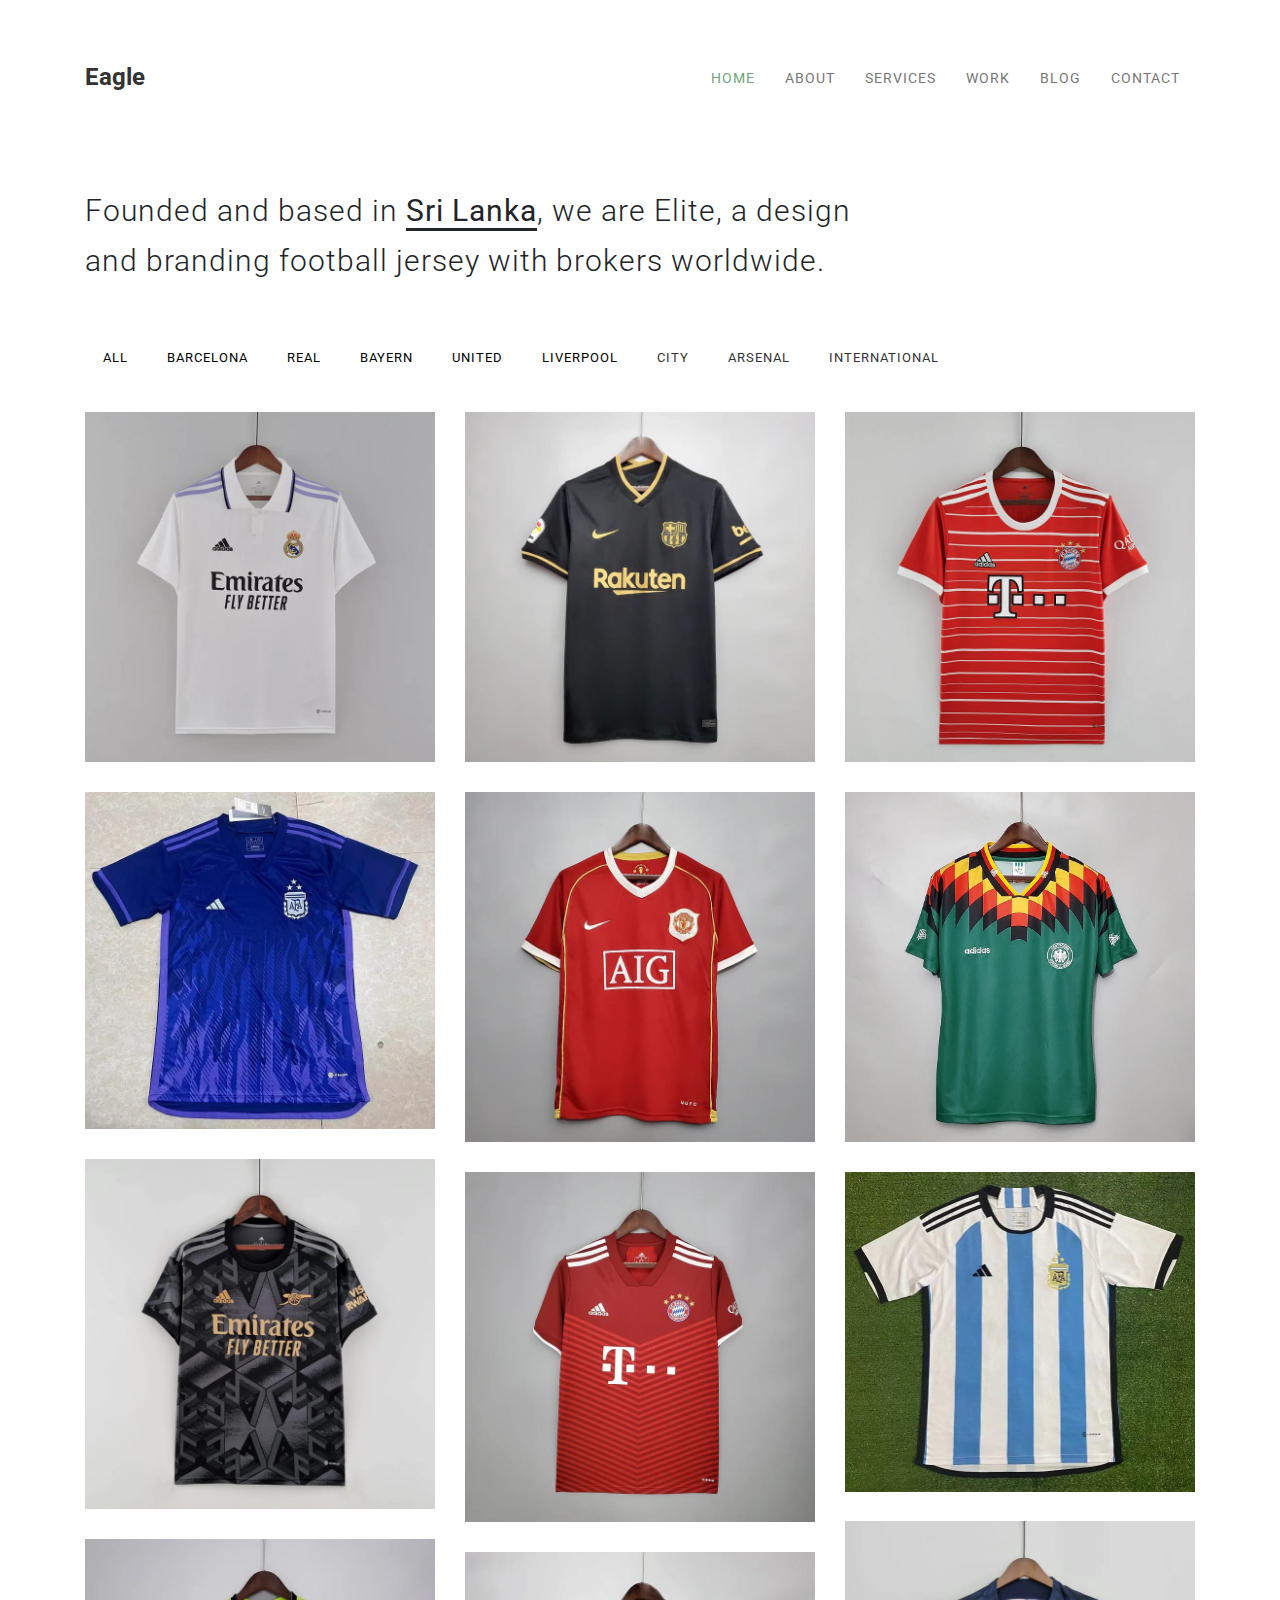
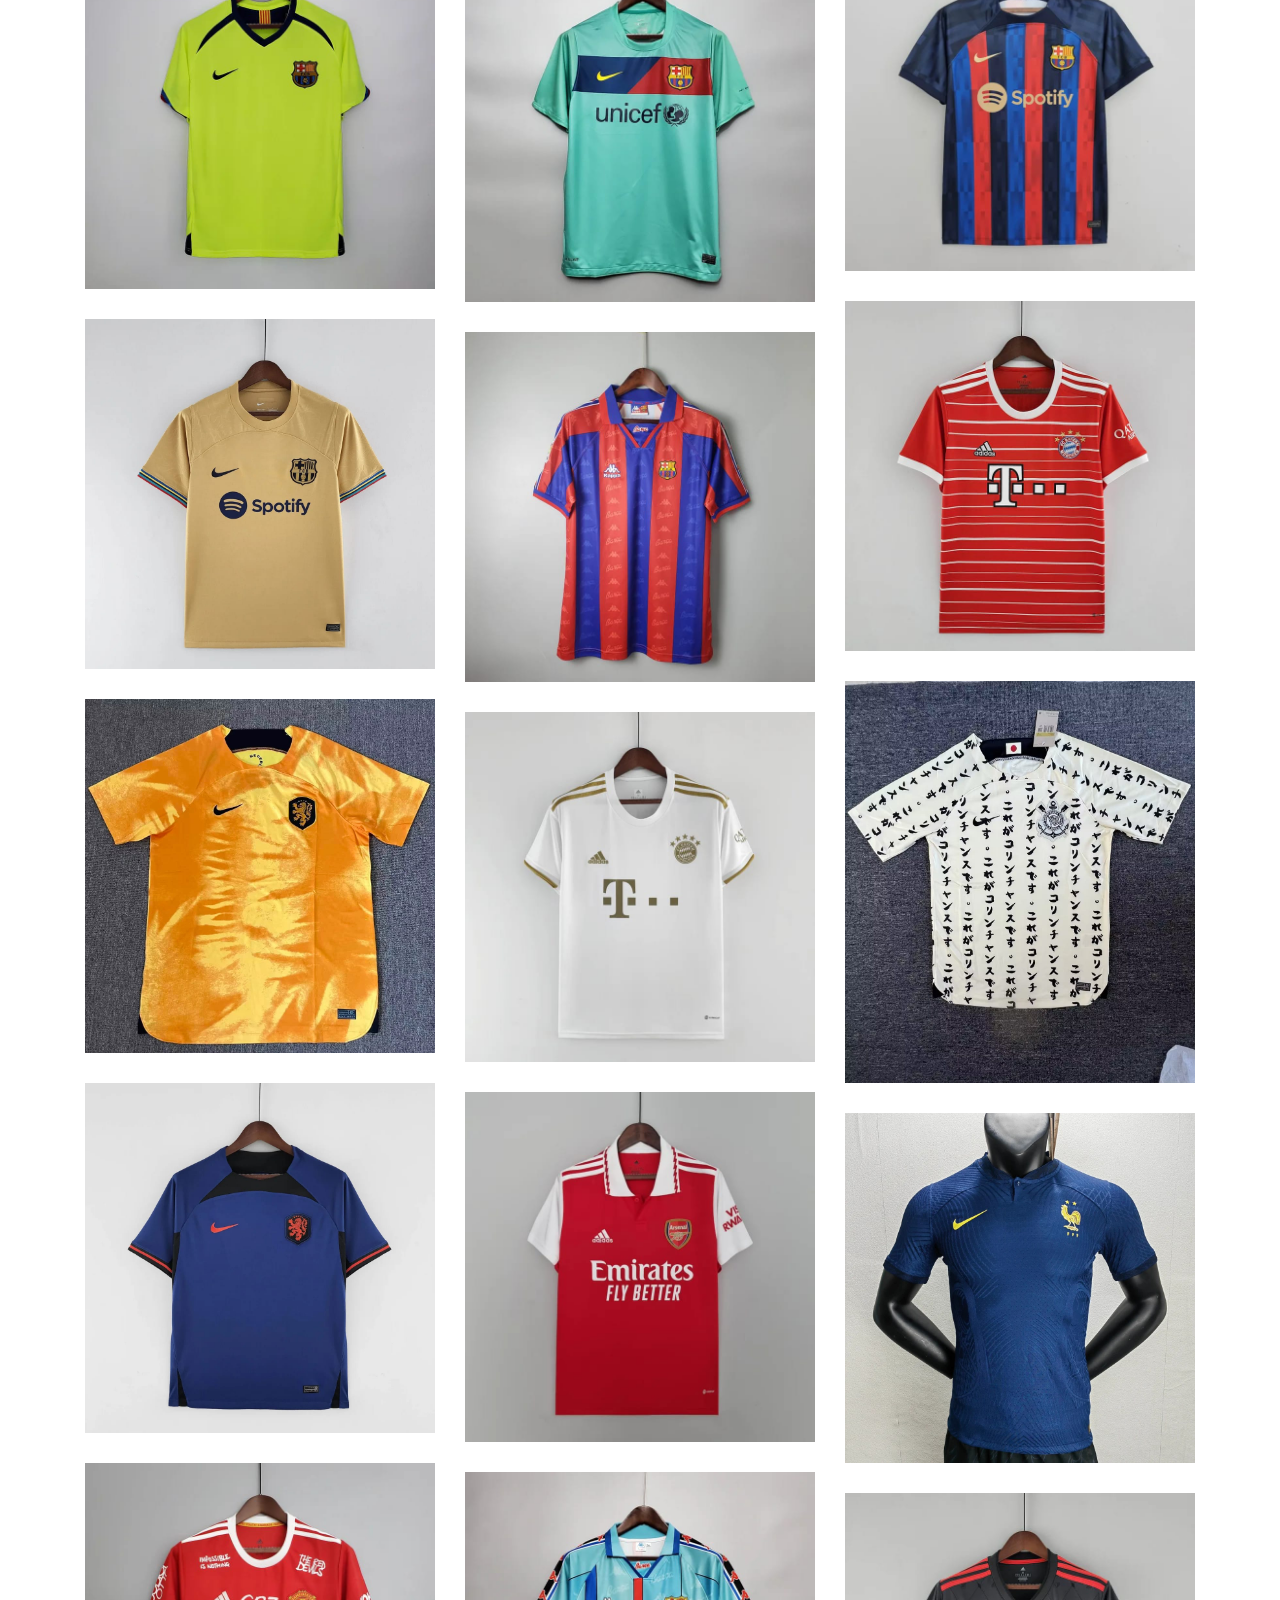
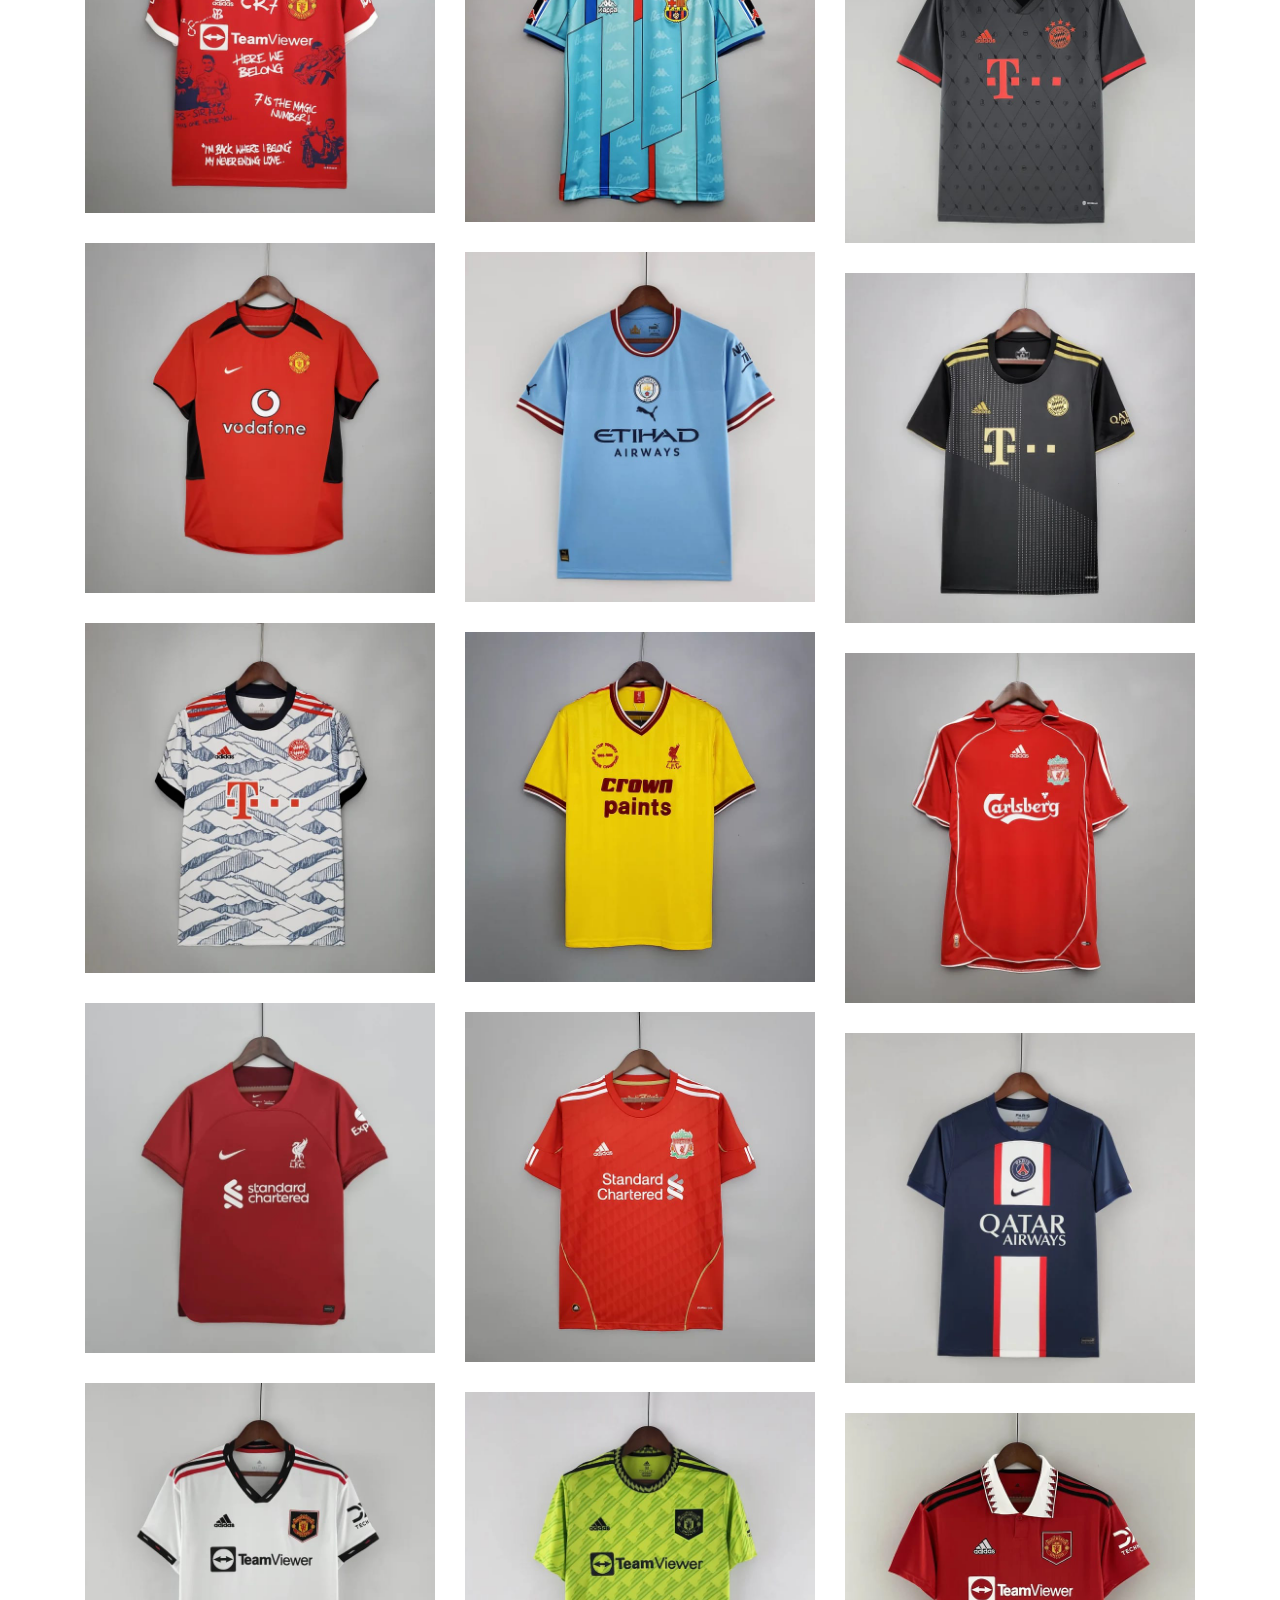
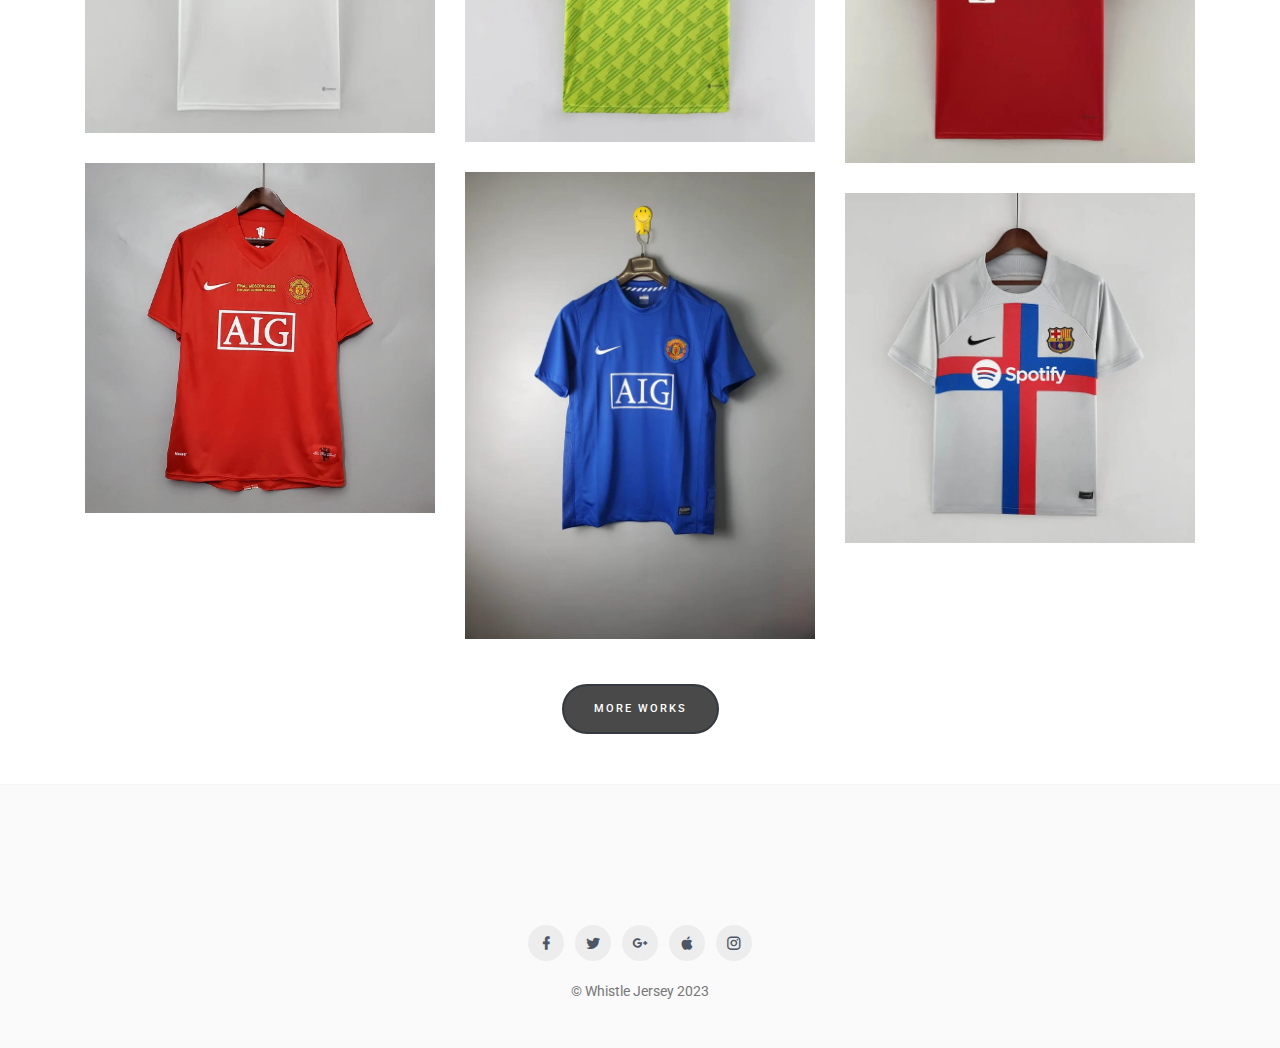
==== commit 5bb53fda: "Established" ====
--- a/index.html
+++ b/index.html
@@ -6,7 +6,7 @@
 <head>
     <meta charset="utf-8">
     <meta name="viewport" content="width=device-width, initial-scale=1">
-    <title>Eagle - Responsive Minimal Template</title>
+    <title>Whistle Jersey</title>
     <meta name="description" content="" />
     <meta name="keywords" content="" />
     <meta name="author" content="Zoyothemes" />
@@ -17,15 +17,15 @@
     <link href="https://fonts.googleapis.com/css?family=Roboto:300,400,500" rel="stylesheet">
 
     <!-- Bootstrap Css-->
-    <link rel="stylesheet" type="text/css" href="css/bootstrap.min.css" />
+    <link rel="stylesheet" type="text/css" href="/zoyothemes.com/eagle/css/bootstrap.min.css"/>
 
     <!-- Materialdesign icon Css-->
-    <link rel="stylesheet" type="text/css" href="css/materialdesignicons.min.css" />
+    <link rel="stylesheet" type="text/css" href="/zoyothemes.com/eagle/css/materialdesignicons.min.css"/>
     <!-- Pe 7 icon Css-->
-    <link rel="stylesheet" type="text/css" href="css/pe-icon-7-stroke.css" />
+    <link rel="stylesheet" type="text/css" href="/zoyothemes.com/eagle/css/pe-icon-7-stroke.css"/>
 
     <!-- Custom Css -->
-    <link rel="stylesheet" type="text/css" href="css/style.css" />
+    <link rel="stylesheet" type="text/css" href="/zoyothemes.com/eagle/css/style.css" />
 
 </head>
 
@@ -53,7 +53,6 @@
                     <li class="nav-item"><a class="nav-link" href="contact.html">Contact</a></li>
                 </ul>
             </div>
-
         </div>
     </nav>
     <!-- End Navbar -->
@@ -731,7 +730,7 @@
                             </li>
                         </ul>
 
-                        <p class="text-muted m-b-0 copyright-txt"> © Eagle 2017 - 2020 Zoyothemes</p>
+                        <p class="text-muted m-b-0 copyright-txt"> © Whistle Jersey 2023 </p>
 
                     </div>
                 </div>
@@ -744,13 +743,11 @@
     <!-- END FOOTER -->
 
     <!-- JAVASCRIPTS -->
-    <script src="js/jquery.min.js"></script>
-    <script src="js/bootstrap.bundle.min.js"></script>
+    <script src="/zoyothemes.com/eagle/js/jquery.min.js"></script>
+    <script src="/zoyothemes.com/eagle/js/bootstrap.bundle.min.js"></script>
     <!-- isotope filter plugin -->
-    <script src="js/isotope.pkgd.min.js"></script>
-    <script src="js/portfolio-filter.js"></script>
-    <script src="js/app.js"></script>
+    <script src="/zoyothemes.com/eagle/js/isotope.pkgd.min.js"></script>
+    <script src="/zoyothemes.com/eagle/js/portfolio-filter.js"></script>
+    <script src="/zoyothemes.com/eagle/js/app.js"></script>
 </body>
-
-<!-- Mirrored from zoyothemes.com/eagle/index.html by HTTrack Website Copier/3.x [XR&CO'2014], Sun, 12 Feb 2023 17:31:29 GMT -->
 </html>--- a/zoyothemes.com/eagle/css/pe-icon-7-stroke.css
+++ b/zoyothemes.com/eagle/css/pe-icon-7-stroke.css
@@ -0,0 +1,632 @@
+@font-face {
+	font-family: 'Pe-icon-7-stroke';
+	src:url('../fonts/Pe-icon-7-strokebb1d.eot?d7yf1v');
+	src:url('../fonts/Pe-icon-7-stroked41d.eot?#iefixd7yf1v') format('embedded-opentype'),
+		url('../fonts/Pe-icon-7-strokebb1d.woff?d7yf1v') format('woff'),
+		url('../fonts/Pe-icon-7-strokebb1d.ttf?d7yf1v') format('truetype'),
+		url('../fonts/Pe-icon-7-strokebb1d.svg?d7yf1v#Pe-icon-7-stroke') format('svg');
+	font-weight: normal;
+	font-style: normal;
+}
+
+[class^="pe-7s-"], [class*=" pe-7s-"] {
+	display: inline-block;
+	font-family: 'Pe-icon-7-stroke';
+	speak: none;
+	font-style: normal;
+	font-weight: normal;
+	font-variant: normal;
+	text-transform: none;
+	line-height: 1;
+
+	/* Better Font Rendering =========== */
+	-webkit-font-smoothing: antialiased;
+	-moz-osx-font-smoothing: grayscale;
+}
+
+.pe-7s-album:before {
+	content: "\e6aa";
+}
+.pe-7s-arc:before {
+	content: "\e6ab";
+}
+.pe-7s-back-2:before {
+	content: "\e6ac";
+}
+.pe-7s-bandaid:before {
+	content: "\e6ad";
+}
+.pe-7s-car:before {
+	content: "\e6ae";
+}
+.pe-7s-diamond:before {
+	content: "\e6af";
+}
+.pe-7s-door-lock:before {
+	content: "\e6b0";
+}
+.pe-7s-eyedropper:before {
+	content: "\e6b1";
+}
+.pe-7s-female:before {
+	content: "\e6b2";
+}
+.pe-7s-gym:before {
+	content: "\e6b3";
+}
+.pe-7s-hammer:before {
+	content: "\e6b4";
+}
+.pe-7s-headphones:before {
+	content: "\e6b5";
+}
+.pe-7s-helm:before {
+	content: "\e6b6";
+}
+.pe-7s-hourglass:before {
+	content: "\e6b7";
+}
+.pe-7s-leaf:before {
+	content: "\e6b8";
+}
+.pe-7s-magic-wand:before {
+	content: "\e6b9";
+}
+.pe-7s-male:before {
+	content: "\e6ba";
+}
+.pe-7s-map-2:before {
+	content: "\e6bb";
+}
+.pe-7s-next-2:before {
+	content: "\e6bc";
+}
+.pe-7s-paint-bucket:before {
+	content: "\e6bd";
+}
+.pe-7s-pendrive:before {
+	content: "\e6be";
+}
+.pe-7s-photo:before {
+	content: "\e6bf";
+}
+.pe-7s-piggy:before {
+	content: "\e6c0";
+}
+.pe-7s-plugin:before {
+	content: "\e6c1";
+}
+.pe-7s-refresh-2:before {
+	content: "\e6c2";
+}
+.pe-7s-rocket:before {
+	content: "\e6c3";
+}
+.pe-7s-settings:before {
+	content: "\e6c4";
+}
+.pe-7s-shield:before {
+	content: "\e6c5";
+}
+.pe-7s-smile:before {
+	content: "\e6c6";
+}
+.pe-7s-usb:before {
+	content: "\e6c7";
+}
+.pe-7s-vector:before {
+	content: "\e6c8";
+}
+.pe-7s-wine:before {
+	content: "\e6c9";
+}
+.pe-7s-cloud-upload:before {
+	content: "\e68a";
+}
+.pe-7s-cash:before {
+	content: "\e68c";
+}
+.pe-7s-close:before {
+	content: "\e680";
+}
+.pe-7s-bluetooth:before {
+	content: "\e68d";
+}
+.pe-7s-cloud-download:before {
+	content: "\e68b";
+}
+.pe-7s-way:before {
+	content: "\e68e";
+}
+.pe-7s-close-circle:before {
+	content: "\e681";
+}
+.pe-7s-id:before {
+	content: "\e68f";
+}
+.pe-7s-angle-up:before {
+	content: "\e682";
+}
+.pe-7s-wristwatch:before {
+	content: "\e690";
+}
+.pe-7s-angle-up-circle:before {
+	content: "\e683";
+}
+.pe-7s-world:before {
+	content: "\e691";
+}
+.pe-7s-angle-right:before {
+	content: "\e684";
+}
+.pe-7s-volume:before {
+	content: "\e692";
+}
+.pe-7s-angle-right-circle:before {
+	content: "\e685";
+}
+.pe-7s-users:before {
+	content: "\e693";
+}
+.pe-7s-angle-left:before {
+	content: "\e686";
+}
+.pe-7s-user-female:before {
+	content: "\e694";
+}
+.pe-7s-angle-left-circle:before {
+	content: "\e687";
+}
+.pe-7s-up-arrow:before {
+	content: "\e695";
+}
+.pe-7s-angle-down:before {
+	content: "\e688";
+}
+.pe-7s-switch:before {
+	content: "\e696";
+}
+.pe-7s-angle-down-circle:before {
+	content: "\e689";
+}
+.pe-7s-scissors:before {
+	content: "\e697";
+}
+.pe-7s-wallet:before {
+	content: "\e600";
+}
+.pe-7s-safe:before {
+	content: "\e698";
+}
+.pe-7s-volume2:before {
+	content: "\e601";
+}
+.pe-7s-volume1:before {
+	content: "\e602";
+}
+.pe-7s-voicemail:before {
+	content: "\e603";
+}
+.pe-7s-video:before {
+	content: "\e604";
+}
+.pe-7s-user:before {
+	content: "\e605";
+}
+.pe-7s-upload:before {
+	content: "\e606";
+}
+.pe-7s-unlock:before {
+	content: "\e607";
+}
+.pe-7s-umbrella:before {
+	content: "\e608";
+}
+.pe-7s-trash:before {
+	content: "\e609";
+}
+.pe-7s-tools:before {
+	content: "\e60a";
+}
+.pe-7s-timer:before {
+	content: "\e60b";
+}
+.pe-7s-ticket:before {
+	content: "\e60c";
+}
+.pe-7s-target:before {
+	content: "\e60d";
+}
+.pe-7s-sun:before {
+	content: "\e60e";
+}
+.pe-7s-study:before {
+	content: "\e60f";
+}
+.pe-7s-stopwatch:before {
+	content: "\e610";
+}
+.pe-7s-star:before {
+	content: "\e611";
+}
+.pe-7s-speaker:before {
+	content: "\e612";
+}
+.pe-7s-signal:before {
+	content: "\e613";
+}
+.pe-7s-shuffle:before {
+	content: "\e614";
+}
+.pe-7s-shopbag:before {
+	content: "\e615";
+}
+.pe-7s-share:before {
+	content: "\e616";
+}
+.pe-7s-server:before {
+	content: "\e617";
+}
+.pe-7s-search:before {
+	content: "\e618";
+}
+.pe-7s-film:before {
+	content: "\e6a5";
+}
+.pe-7s-science:before {
+	content: "\e619";
+}
+.pe-7s-disk:before {
+	content: "\e6a6";
+}
+.pe-7s-ribbon:before {
+	content: "\e61a";
+}
+.pe-7s-repeat:before {
+	content: "\e61b";
+}
+.pe-7s-refresh:before {
+	content: "\e61c";
+}
+.pe-7s-add-user:before {
+	content: "\e6a9";
+}
+.pe-7s-refresh-cloud:before {
+	content: "\e61d";
+}
+.pe-7s-paperclip:before {
+	content: "\e69c";
+}
+.pe-7s-radio:before {
+	content: "\e61e";
+}
+.pe-7s-note2:before {
+	content: "\e69d";
+}
+.pe-7s-print:before {
+	content: "\e61f";
+}
+.pe-7s-network:before {
+	content: "\e69e";
+}
+.pe-7s-prev:before {
+	content: "\e620";
+}
+.pe-7s-mute:before {
+	content: "\e69f";
+}
+.pe-7s-power:before {
+	content: "\e621";
+}
+.pe-7s-medal:before {
+	content: "\e6a0";
+}
+.pe-7s-portfolio:before {
+	content: "\e622";
+}
+.pe-7s-like2:before {
+	content: "\e6a1";
+}
+.pe-7s-plus:before {
+	content: "\e623";
+}
+.pe-7s-left-arrow:before {
+	content: "\e6a2";
+}
+.pe-7s-play:before {
+	content: "\e624";
+}
+.pe-7s-key:before {
+	content: "\e6a3";
+}
+.pe-7s-plane:before {
+	content: "\e625";
+}
+.pe-7s-joy:before {
+	content: "\e6a4";
+}
+.pe-7s-photo-gallery:before {
+	content: "\e626";
+}
+.pe-7s-pin:before {
+	content: "\e69b";
+}
+.pe-7s-phone:before {
+	content: "\e627";
+}
+.pe-7s-plug:before {
+	content: "\e69a";
+}
+.pe-7s-pen:before {
+	content: "\e628";
+}
+.pe-7s-right-arrow:before {
+	content: "\e699";
+}
+.pe-7s-paper-plane:before {
+	content: "\e629";
+}
+.pe-7s-delete-user:before {
+	content: "\e6a7";
+}
+.pe-7s-paint:before {
+	content: "\e62a";
+}
+.pe-7s-bottom-arrow:before {
+	content: "\e6a8";
+}
+.pe-7s-notebook:before {
+	content: "\e62b";
+}
+.pe-7s-note:before {
+	content: "\e62c";
+}
+.pe-7s-next:before {
+	content: "\e62d";
+}
+.pe-7s-news-paper:before {
+	content: "\e62e";
+}
+.pe-7s-musiclist:before {
+	content: "\e62f";
+}
+.pe-7s-music:before {
+	content: "\e630";
+}
+.pe-7s-mouse:before {
+	content: "\e631";
+}
+.pe-7s-more:before {
+	content: "\e632";
+}
+.pe-7s-moon:before {
+	content: "\e633";
+}
+.pe-7s-monitor:before {
+	content: "\e634";
+}
+.pe-7s-micro:before {
+	content: "\e635";
+}
+.pe-7s-menu:before {
+	content: "\e636";
+}
+.pe-7s-map:before {
+	content: "\e637";
+}
+.pe-7s-map-marker:before {
+	content: "\e638";
+}
+.pe-7s-mail:before {
+	content: "\e639";
+}
+.pe-7s-mail-open:before {
+	content: "\e63a";
+}
+.pe-7s-mail-open-file:before {
+	content: "\e63b";
+}
+.pe-7s-magnet:before {
+	content: "\e63c";
+}
+.pe-7s-loop:before {
+	content: "\e63d";
+}
+.pe-7s-look:before {
+	content: "\e63e";
+}
+.pe-7s-lock:before {
+	content: "\e63f";
+}
+.pe-7s-lintern:before {
+	content: "\e640";
+}
+.pe-7s-link:before {
+	content: "\e641";
+}
+.pe-7s-like:before {
+	content: "\e642";
+}
+.pe-7s-light:before {
+	content: "\e643";
+}
+.pe-7s-less:before {
+	content: "\e644";
+}
+.pe-7s-keypad:before {
+	content: "\e645";
+}
+.pe-7s-junk:before {
+	content: "\e646";
+}
+.pe-7s-info:before {
+	content: "\e647";
+}
+.pe-7s-home:before {
+	content: "\e648";
+}
+.pe-7s-help2:before {
+	content: "\e649";
+}
+.pe-7s-help1:before {
+	content: "\e64a";
+}
+.pe-7s-graph3:before {
+	content: "\e64b";
+}
+.pe-7s-graph2:before {
+	content: "\e64c";
+}
+.pe-7s-graph1:before {
+	content: "\e64d";
+}
+.pe-7s-graph:before {
+	content: "\e64e";
+}
+.pe-7s-global:before {
+	content: "\e64f";
+}
+.pe-7s-gleam:before {
+	content: "\e650";
+}
+.pe-7s-glasses:before {
+	content: "\e651";
+}
+.pe-7s-gift:before {
+	content: "\e652";
+}
+.pe-7s-folder:before {
+	content: "\e653";
+}
+.pe-7s-flag:before {
+	content: "\e654";
+}
+.pe-7s-filter:before {
+	content: "\e655";
+}
+.pe-7s-file:before {
+	content: "\e656";
+}
+.pe-7s-expand1:before {
+	content: "\e657";
+}
+.pe-7s-exapnd2:before {
+	content: "\e658";
+}
+.pe-7s-edit:before {
+	content: "\e659";
+}
+.pe-7s-drop:before {
+	content: "\e65a";
+}
+.pe-7s-drawer:before {
+	content: "\e65b";
+}
+.pe-7s-download:before {
+	content: "\e65c";
+}
+.pe-7s-display2:before {
+	content: "\e65d";
+}
+.pe-7s-display1:before {
+	content: "\e65e";
+}
+.pe-7s-diskette:before {
+	content: "\e65f";
+}
+.pe-7s-date:before {
+	content: "\e660";
+}
+.pe-7s-cup:before {
+	content: "\e661";
+}
+.pe-7s-culture:before {
+	content: "\e662";
+}
+.pe-7s-crop:before {
+	content: "\e663";
+}
+.pe-7s-credit:before {
+	content: "\e664";
+}
+.pe-7s-copy-file:before {
+	content: "\e665";
+}
+.pe-7s-config:before {
+	content: "\e666";
+}
+.pe-7s-compass:before {
+	content: "\e667";
+}
+.pe-7s-comment:before {
+	content: "\e668";
+}
+.pe-7s-coffee:before {
+	content: "\e669";
+}
+.pe-7s-cloud:before {
+	content: "\e66a";
+}
+.pe-7s-clock:before {
+	content: "\e66b";
+}
+.pe-7s-check:before {
+	content: "\e66c";
+}
+.pe-7s-chat:before {
+	content: "\e66d";
+}
+.pe-7s-cart:before {
+	content: "\e66e";
+}
+.pe-7s-camera:before {
+	content: "\e66f";
+}
+.pe-7s-call:before {
+	content: "\e670";
+}
+.pe-7s-calculator:before {
+	content: "\e671";
+}
+.pe-7s-browser:before {
+	content: "\e672";
+}
+.pe-7s-box2:before {
+	content: "\e673";
+}
+.pe-7s-box1:before {
+	content: "\e674";
+}
+.pe-7s-bookmarks:before {
+	content: "\e675";
+}
+.pe-7s-bicycle:before {
+	content: "\e676";
+}
+.pe-7s-bell:before {
+	content: "\e677";
+}
+.pe-7s-battery:before {
+	content: "\e678";
+}
+.pe-7s-ball:before {
+	content: "\e679";
+}
+.pe-7s-back:before {
+	content: "\e67a";
+}
+.pe-7s-attention:before {
+	content: "\e67b";
+}
+.pe-7s-anchor:before {
+	content: "\e67c";
+}
+.pe-7s-albums:before {
+	content: "\e67d";
+}
+.pe-7s-alarm:before {
+	content: "\e67e";
+}
+.pe-7s-airplay:before {
+	content: "\e67f";
+}
--- a/zoyothemes.com/eagle/css/style.css
+++ b/zoyothemes.com/eagle/css/style.css
@@ -0,0 +1,1016 @@
+
+/* Theme Name: Eagle - Responsive Minimal Template
+   Author: Zoyothemes
+   Version: 2.0.0
+   File Description: Main CSS file of the template
+*/
+
+/* 
+Table of css
+
+01. Basic
+02. Helper
+03. Navbar Custom
+04. Portfolio
+05. Testimonials 
+06. Team
+07. Services
+08. Clients
+09. Blog
+10. Blog Detail
+11. Contact
+12. Pagination
+13. Footer
+14. Responsive
+
+*/
+
+
+/* ==========
+   1.Basic
+   ========== */
+
+html {
+    background-color: #eee;
+    background: url("../images/pattern.png");
+}
+
+body {
+    font-family: 'Roboto', sans-serif;
+    overflow-x: hidden;
+    padding: 30px 0;
+    max-width: 1300px;
+    margin: 0 auto;
+    font-size: 14px;
+} 
+
+::selection{
+    background: rgba(151, 160, 175, 0.3);
+}
+
+::-moz-selection {
+    background: rgba(151, 160, 175, 0.3);
+}
+  
+a,a:hover {
+    text-decoration: none !important;
+    outline: none !important;
+}
+
+
+/*==============
+  2. Helper Class
+  ===============*/
+
+.h1, h1 {
+    font-size: 36px;
+}
+
+.h2, h2 {
+    font-size: 30px;
+}                                                                     
+
+.h4, h4 {
+    font-size: 18px;
+}
+
+.h5, h5 {
+    font-size: 14px;
+}
+
+.h6, h6 {
+    font-size: 12px;
+}
+
+.margin-t-30 {
+    margin-top: 30px;
+}
+
+.margin-t-50 {
+    margin-top: 50px;
+}
+
+.text-custom {
+    color: #70a67c;
+}
+
+.text-muted {
+    color: #777!important;
+}  
+
+.page-title h2,.page-title h3{
+    line-height: 50px;
+    margin-top: 60px;
+    font-weight: 300;
+    letter-spacing: 1px;
+}
+
+.page-title span {
+    font-weight: 400;
+    border-bottom: 3px solid;
+}
+
+a,
+a:hover {
+    text-decoration: none !important;
+    outline: none !important;
+}
+
+button:focus{
+    outline: none!important;
+}
+
+.subtitle {
+    font-weight: 300;
+    line-height: 28px;
+    font-size: 16px;
+}
+
+.btn {
+    border-width: 2px;
+    border-radius: 2px;
+    -webkit-transition: all .3s ease-out;
+    transition: all .3s ease-out;
+    padding: 15px 30px;
+    text-transform: uppercase;
+    letter-spacing: 2px;
+    font-weight: 500;
+    font-size: 11px;
+    outline: none !important;
+}
+
+.btn-rounded {
+    border-radius: 30px;
+}
+
+.btn-dark {
+    background-color: #4a4949;
+    color: #ffffff !important;
+} 
+
+
+/*==============
+  3. Navbar Custom
+  ===============*/
+
+.navbar-custom {
+    background-color: #ffffff;
+    margin-bottom: 0px;
+    width: 100%;
+    z-index: 1000;
+    border: none;
+    color: #333;
+    border-radius: 0px;
+    position: relative;
+}
+
+.logo>img {
+    height:42px;
+}
+
+.logo{
+    padding: 19px 0px;
+    height: 80px;
+    line-height: 40px;
+    font-weight: 700;
+    font-size: 24px;
+    color: #333 !important;
+}
+
+.navbar-custom .navbar-nav>li>a {
+    font-size: 14px;
+    line-height: 40px;
+    letter-spacing: 1px;
+    text-transform: uppercase;
+}
+
+.navbar-light .navbar-nav .nav-link {
+    color:#777;
+    padding: 10px 15px;
+}
+
+.navbar-toggler {
+    padding: 4px 10px;
+    font-size: 24px;
+}
+
+.navbar-toggler:hover {
+    background-color: #ddd;
+}
+
+.navbar-default .navbar-nav>.open>a, .navbar-default .navbar-nav>.open>a:focus, .navbar-default .navbar-nav>.open>a:hover {
+    color: #000;
+    background-color:transparent;
+}
+
+
+.navbar-custom .navbar-nav>li>a:hover{
+    color: #333;
+    transition:all 0.3s;
+}
+
+.dropdown:hover .dropdown-content {
+    display: block;
+}
+
+.dropdown-menu>li>a{
+    display: block;
+    padding: 10px 20px;
+    clear: both;
+    line-height: 1.42857143;
+    color: #666;
+    white-space: nowrap;
+    font-weight: 400;
+    font-size: 13px;
+}
+
+.dropdown-menu > li > a:hover, .dropdown-menu > .active > a:hover {
+    text-decoration: none;
+    color:#70a67c;
+    transition: all 0.3s;
+    background-color: transparent;
+} 
+
+.dropdown-menu>li:active>a,.dropdown-menu>li:hover>a {
+    color: #70a67c;
+}
+
+.dropdown-submenu{
+    position:relative;
+}
+
+.dropdown-submenu>.dropdown-menu{
+    top:0;
+    left:100%;
+    right: auto;
+    margin-top: -3px;
+    -webkit-border-radius:0 6px 6px 6px;
+    -moz-border-radius:0 6px 6px 6px;
+    border-radius:0 6px 6px 6px;
+}
+
+.navbar-custom li.dropdown:last-of-type .dropdown-submenu>.dropdown-menu {
+    right: 100%;
+    left: auto;
+}
+
+.dropdown-submenu.pull-left{
+    float:none;
+}
+
+.dropdown-submenu.pull-left>.dropdown-menu{
+    left:-100%;
+    margin-left:10px;
+    -webkit-border-radius:6px 0 6px 6px;
+    -moz-border-radius:6px 0 6px 6px;
+    border-radius:6px 0 6px 6px;
+}
+
+.submenu-arrow {
+    position: absolute;
+    right: 8px;
+    font-size: 16px;
+    margin-top: -1px;
+}
+
+.navbar-custom .dropdown-menu {
+    transition: all .3s ease;
+    min-width: 200px;
+    background-color: #fff;
+    border: 1px solid #eee;
+    border-radius: 4px;
+    box-shadow: 0 0 18px 0 rgba(0,0,0,.05);
+    padding: 10px;
+}
+
+.navbar-toggle{
+    margin-top: 22px;
+}
+
+.navbar-custom .navbar-nav li.active-item > a{
+    color: #70a67c;
+}
+
+
+/*==============
+  4. Portfolio
+===============*/
+
+.portfolioFilter {
+    margin-top: 50px;
+    margin-bottom: 20px;
+}
+
+.portfolioFilter a {
+    display: inline-block;
+    margin: 0 6px 6px 6px;
+    font-size: 13px;
+    text-transform: uppercase;
+    padding: 7px 12px 7px 12px;
+    cursor: pointer;
+    line-height: 1em;
+    letter-spacing: 1px;
+    transition: all 0.4s ease-in-out;
+    color: #333;
+    border-radius: 3px;
+}
+.portfolioFilter .module:nth-child(1){background-color: white;color: black;}
+.portfolioFilter .module:nth-child(2){background-color: white;color: black;}
+.portfolioFilter .module:nth-child(3){background-color: white;color: black;}
+.portfolioFilter .module:nth-child(4){background-color: white;color: black;}
+.portfolioFilter .module:nth-child(5){background-color: white;color: black;}
+.portfolioFilter .module:nth-child(6){background-color: white;color: black;}
+.portfolioFilter .module:nth-child(7){background-color: white;color: black;}
+.portfolioFilter .module:nth-child(8){background-color: white;color: black;}
+.portfolioFilter .module:nth-child(9){background-color: white;color: black;}
+
+
+
+.portfolioFilter a.current:nth-child(2) {background-color: rgb(114, 8, 8);color: white;}
+.portfolioFilter a.current:nth-child(3) {background-color: whitesmoke;color: black; border-color: black;}
+.portfolioFilter a.current:nth-child(4) {background-color: rgb(190, 46, 46);color: white;}
+.portfolioFilter a.current:nth-child(5) {background-color: rgb(255, 0, 0);color: white;}
+.portfolioFilter a.current:nth-child(6) {background-color: rgb(156, 0, 0);color: white;}
+.portfolioFilter a.current:nth-child(7) {background-color: rgb(15, 224, 231);color: white;}
+.portfolioFilter a.current:nth-child(8) {background-color: rgb(221, 0, 0);color: white;}
+.portfolioFilter a.current:nth-child(9) {background-color: rgb(175, 175, 175);color: white;}
+
+
+.portfolioFilter .module:nth-child(2):hover{background-color: rgb(114, 8, 8);color: white;}
+.portfolioFilter .module:nth-child(3):hover{background-color: whitesmoke;color: black; border-color: black;}
+.portfolioFilter .module:nth-child(4):hover{background-color: rgb(190, 46, 46);color: white;}
+.portfolioFilter .module:nth-child(5):hover{background-color: rgb(255, 0, 0);color: white;}
+.portfolioFilter .module:nth-child(6):hover{background-color: rgb(156, 0, 0);color: white;}
+.portfolioFilter .module:nth-child(7):hover{background-color: rgb(15, 224, 231);color: white;}
+.portfolioFilter .module:nth-child(8):hover{background-color: rgb(221, 0, 0);color: white;}
+.portfolioFilter .module:nth-child(9):hover {background-color: rgb(175, 175, 175);color: white;}
+
+
+
+.portfolioFilter a:hover {
+    color: #222;
+}
+
+.portfolioFilter a.current {
+    background-color: #70a67c;
+    color: #fff;
+}
+
+.portfolio-box {
+    overflow: hidden;
+    position: relative;
+    padding: 0;
+    margin-top: 15px;
+    margin-bottom: 15px; 
+}
+
+.portfolio-box .portfolio-box-img {
+    position: relative;
+    overflow: hidden; 
+}
+
+.portfolio-box .portfolio-box-img:after {
+    content: " ";
+    display: block;
+    width: 100%;
+    height: 100%;
+    position: absolute;
+    top: 0;
+    left: 0;
+    border-radius: 5px;
+    -webkit-transition: all 0.27s cubic-bezier(0.3, 0.1, 0.58, 1);
+    -moz-transition: all 0.27s cubic-bezier(0.3, 0.1, 0.58, 1);
+    -o-transition: all 0.27s cubic-bezier(0.3, 0.1, 0.58, 1);
+    transition: all 0.27s cubic-bezier(0.3, 0.1, 0.58, 1); 
+}
+
+.portfolio-box .portfolio-box-img > img {
+    -webkit-transition: all 0.3s cubic-bezier(0.3, 0.1, 0.58, 1);
+    -moz-transition: all 0.3s cubic-bezier(0.3, 0.1, 0.58, 1);
+    -o-transition: all 0.3s cubic-bezier(0.3, 0.1, 0.58, 1);
+    transition: all 0.3s cubic-bezier(0.3, 0.1, 0.58, 1);
+    border-radius: 0; 
+}
+
+.portfolio-box .portfolio-box-detail {
+    opacity: 0;
+    color: #ffffff;
+    width: 100%;
+    padding: 20px;
+    box-sizing: border-box;
+    position: absolute;
+    left: 0;
+    overflow: hidden;
+    -webkit-transition: all 0.27s cubic-bezier(0.3, 0.1, 0.58, 1);
+    -moz-transition: all 0.27s cubic-bezier(0.3, 0.1, 0.58, 1);
+    -o-transition: all 0.27s cubic-bezier(0.3, 0.1, 0.58, 1);
+    transition: all 0.27s cubic-bezier(0.3, 0.1, 0.58, 1); 
+}
+
+.portfolio-box .portfolio-box-detail h4 {
+    margin-bottom: 0;
+    margin-top: 5px;
+    font-size: 16px; 
+}
+
+.portfolio-box .portfolio-box-detail p {
+    margin-bottom: 0;
+    color: rgba(255, 255, 255, 0.6);
+    font-size: 13px;
+    font-weight: 500;
+}
+
+.portfolio-box:hover .portfolio-box-detail {
+    -webkit-transform: translateY(-100%);
+    -moz-transform: translateY(-100%);
+    transform: translateY(-100%);
+    z-index: 3;
+    opacity: 1; 
+}
+
+.portfolio-box:hover .portfolio-box-img:after {
+    background: rgba(40, 40, 46, 0.8); 
+}
+
+.portfolio-box:hover .portfolio-box-img > img {
+    -moz-transform: scale(1.05);
+    -o-transform: scale(1.05);
+    -ms-transform: scale(1.05);
+    transform: scale(1.05); 
+}
+
+/* Project description */
+.project-desc {
+    line-height: 26px;
+    font-size: 15px;
+}
+
+
+/*==============
+  5. Testimonials
+  ===============*/
+
+.testimonial-box .client-comment{
+    font-weight: 300;
+    line-height: 26px;
+    font-style: italic;
+    font-size: 16px;
+}
+
+.testimonial-box .testi-user {
+    height: 60px;
+    width: 60px;
+    margin: 20px 0 10px 0;
+}
+
+
+/*==============
+  6. Team
+  ===============*/
+
+.team-box {
+    padding: 30px 20px;
+    margin-top: 30px;
+}
+
+.team-box img {
+    margin-bottom: 15px;
+}
+
+
+/*==============
+  7. Services
+  ===============*/
+
+.service-box {
+    padding: 20px 0;
+}
+
+.service-box .service-icon {
+    font-size: 42px;
+    line-height: 60px;
+}
+
+.service-box .service-title {
+    font-size: 16px;
+    letter-spacing: 1px;
+}
+
+.service-box p {
+    line-height: 24px;
+}
+
+
+/*==============
+   8. Clients
+  ===============*/
+
+.client-box {
+    padding: 30px 20px;
+    text-align: center;
+}
+
+.client-box img {
+    opacity: 0.7;
+    margin: 0 auto;
+}
+
+.client-box img:hover {
+    opacity: 1;
+}
+
+
+/*==============
+  9. Blog
+  ===============*/
+
+.post {
+    margin: 0 0 45px;
+}
+
+.post + .post {
+    border-top: 1px solid rgba(238, 238, 238, .7);
+    padding-top: 50px;
+}
+
+.post-preview {
+    -webkit-transition: all .3s ease-out;
+    transition: all .3s ease-out;
+    margin: 0 0 25px;
+}
+
+.post-preview:hover {
+    opacity: .7;
+}
+
+.post-header {
+    margin: 0 0 30px;
+}
+
+.post-title {
+    font-size: 22px;
+    margin: 0 0 10px;
+}
+
+.post-title a {
+    color: #333;
+    -webkit-transition: all .3s ease-out;
+    transition: all .3s ease-out;
+}
+
+.post-title a:hover {
+    color: #70a67c;
+}
+
+.post-meta {
+    list-style: none;
+    padding: 0;
+    margin: 0;
+    opacity: .7;
+}
+
+.post-meta > li {
+    display: inline-block;
+    margin-right: 30px;
+}
+
+.post-meta > li:last-child {
+    margin-right: 0;
+}
+
+.post .post-meta a,.post-meta a {
+    color: #888;
+}
+
+.post-meta a:hover,.post-meta a:focus,.post-more a:hover {
+    color: #70a67c;
+}
+
+.post-more a {
+    color: #333;
+    font-weight: 500;
+    text-decoration: underline !important;
+}
+
+.post-tags {
+    margin: 40px 0 0;
+}
+
+.post-tags a {
+    background-color: #f5f5f5;
+    border-radius: 2px;
+    display: inline-block;
+    text-transform: uppercase;
+    letter-spacing: 1px;
+    font-size: 7px;
+    color: #303133;
+    padding: 7px 8px 5px 10px;
+    margin: 5px 10px 5px 0;
+}
+
+.post-tags a:hover,
+.post-tags a:focus {
+    background: #70a67c;
+    color: #fff;
+}
+
+.post-content h1,
+.post-content h2,
+.post-content h3,
+.post-content h4,
+.post-content h5,
+.post-content h6 {
+    margin: 30px 0 20px;
+}
+
+.post-content h1:first-child,
+.post-content h2:first-child,
+.post-content h3:first-child,
+.post-content h4:first-child,
+.post-content h5:first-child,
+.post-content h6:first-child {
+    margin-top: 0;
+}
+
+.post-content p,
+.post-content ul,
+.post-content ol {
+    margin: 0 0 20px;
+    line-height: 24px;
+}
+
+.post-content ul,
+.post-content ol {
+    margin-left: 40px;
+}
+
+.post-content ul {
+    list-style-type: disc;
+}
+
+.post-content ol {
+    list-style-type: decimal;
+}
+
+.sidebar {
+    padding-left: 30px;
+}
+
+.sidebar .widget:last-child {
+    border: 0;
+    padding: 0;
+}
+
+.widget_search form {
+    position: relative;
+}
+
+.search-button {
+    position: absolute;
+    top: 0;
+    height: 100%;
+    right: 10px;
+    background-color: transparent;
+    border: none;
+    font-size: 20px;
+    -webkit-transition: all .3s ease-out;
+    transition: all .3s ease-out;
+}
+
+.search-button:focus,
+.search-button.focus,
+.search-button.active.focus,
+.search-button.active:focus,
+.search-button:active.focus,
+.search-button:active:focus {
+    outline: 0;
+}
+
+.search-button:hover {
+    color: #70a67c;
+}
+
+.widget-title {
+    position: relative;
+    font-size: 16px;
+    margin: 0 0 25px;
+    font-weight: 500;
+}
+
+.widget-title:before {
+    content: "";
+    display: block;
+    position: absolute;
+    bottom: 0;
+    width: 100%;
+    border-bottom: 1px solid #eee;
+}
+
+.widget-title:after {
+    content: "";
+    display: block;
+    width: 35px;
+    z-index: 1;
+    position: relative;
+    border-bottom: 1px solid #70a67c;
+    margin: 20px auto 25px 0px;
+}
+
+.widget {
+    margin: 0 0 40px;
+    font-size: 14px;
+}
+
+.widget ul,
+.widget ol {
+    list-style: none;
+    padding: 0;
+    margin: 0;
+}
+
+.widget ul li,
+.widget ol li {
+    padding-bottom: 10px;
+    margin-bottom: 10px;
+}
+
+.widget ul li:last-child,
+.widget ol li:last-child {
+    border: 0;
+}
+
+.widget ul li a,
+.widget ol li a {
+    color: #333333;
+}
+
+.widget ul li a:hover,
+.widget ol li a:hover {
+    color: #70a67c;
+}
+
+.widget select {
+    width: 100%;
+    box-shadow: none;
+    border-radius: 2px;
+    border-color: #eee;
+    padding: 12px 15px;
+    height: 49px;
+    font-size: 14px;
+}
+
+.widget select:focus {
+    border-color: #70a67c;
+    box-shadow: none;
+}
+
+.widget_archive ul li a,
+.widget_categories ul li a {
+    margin-right: 5px;
+}
+
+.post-date {
+    display: block;
+    opacity: .7;
+}
+
+.tagcloud > a {
+  background: #f5f5f5;
+  border-radius: 2px;
+  color: #303133;
+  display: inline-block;
+  font-size: 9px;
+  letter-spacing: 1px;
+  margin: 5px 10px 5px 0;
+  padding: 7px 8px 5px 10px;
+  text-transform: uppercase;
+}
+
+.tagcloud > a:hover {
+    background: #70a67c;
+    color: #fff;
+}
+
+.widget_recent_entries_custom ul li {
+    border-bottom: 1px solid rgba(238, 238, 238, .7);
+    margin-bottom: 15px;
+    padding-bottom: 15px;
+}
+
+.widget_recent_entries_custom .wi {
+    float: left;
+    width: 64px;
+}
+
+.widget_recent_entries_custom .wb {
+    padding-top: 2px;
+    margin-left: 84px;
+}
+
+.widget_recent_entries_custom .wb a {
+    color: #303133;
+}
+
+.text-widget-des {
+    line-height: 24px;
+}
+
+
+/*==============
+  10.Blog Detail
+  ===============*/
+.blog-detail-description {
+    color: #666;
+}
+
+.blog-detail-description p {
+    line-height: 24px;
+}
+
+blockquote {
+    font-size: 16px;
+    border-left: 4px solid #eee;
+    font-weight: 300;
+    line-height: 30px;
+    font-style: italic;
+    padding: 10px 20px;
+}
+
+.media,.media-list {
+    margin-top: 50px;
+}
+
+.media img{
+    width: 52px;
+    height: 52px;
+}
+
+.media-heading {
+  font-size: 16px;
+}
+
+.media-body a {
+    float: right;
+    font-size: 13px;
+}
+
+.media-body h6 {
+    margin-bottom: 20px;
+}
+
+
+/*==============
+ 11. Contact
+  ===============*/
+.form-control {
+    box-shadow: none;
+    border-radius: 2px;
+    padding: 12px 15px;
+    height: 49px;
+    font-size: 14px;
+}
+
+.form-control:focus {
+    border-color: #70a67c;
+    box-shadow: none;
+}
+
+.input-lg {
+    height: 54px;
+    font-size: 15px;
+}
+
+.input-sm {
+    height: 45px;
+    font-size: 13px;
+}
+
+.form-group {
+    margin-bottom: 20px;
+}
+
+
+/*==============
+ 12. Pagination
+  ===============*/
+
+.pagination > li {
+    display: inline-block;
+    margin: 5px 2px 0 0;
+}
+
+.pagination > li:first-child > a, .pagination > li:first-child > span {
+    border-radius: 3px;
+}
+
+.pagination > li > a, .pagination > li > span {
+    border: 2px solid #eeeeee;
+    border-radius: 3px;
+    color: #777777;
+    display: block;
+    float: none;
+    padding: 8px 15px;
+}
+
+.pagination > .active > a, .pagination > .active > span {
+    background: #27cbc0 none repeat scroll 0 0;
+    border-color: #27cbc0;
+    color: #ffffff;
+}
+
+.pagination > li > a:hover, .pagination > li > a:focus, .pagination > li > span:hover, .pagination > li > span:focus {
+    background: #666 none repeat scroll 0 0;
+    border-color: #666;
+    color: #ffffff;
+}
+
+.pagination > .active > a, .pagination > .active > a:focus, .pagination > .active > a:hover, .pagination > .active > span, .pagination > .active > span:focus, .pagination > .active > span:hover {
+    background-color: #666;
+    border-color: #666;
+    color: #fff;
+    cursor: default;
+    z-index: 3;
+}
+
+
+/*==============
+  13. Footer
+  ===============*/
+
+.footer {
+    background-color: #fafafa;
+    margin: 50px 0 -30px 0;
+    padding: 30px 0;
+    border-top: 1px solid #f5f5f5;
+}
+
+.social-circle li a {
+    height: 36px;
+    width: 36px;
+    color: #4c5667;
+    border-radius: 50%;
+    font-size: 16px;
+    display: inline-block;
+    line-height: 36px;
+    background-color: #ededed;
+    -webkit-transition: all 0.5s ease-in-out;
+    -moz-transition: all 0.5s ease-in-out;
+    -o-transition: all 0.5s ease-in-out;
+    transition: all 0.5s ease-in-out;
+}
+
+.social-circle li a:hover {
+    color: #ffffff !important;
+    background-color: #70a67c;
+}
+
+.copyright-txt {
+    margin-top: 20px;
+}
+
+
+
+/* ==========
+   14. Responsive
+   ========== */
+
+@media (min-width: 769px) {
+    ul.nav li:hover > ul.dropdown-menu {
+        display: block;
+    }
+
+    #navbar {
+        text-align: center;
+    }
+
+    .nav>li>a {
+        padding-top: 20px;
+        padding-bottom: 20px;
+    }
+}
+
+@media (max-width: 768px){ 
+    body {
+        padding: 0;
+    }
+    .dropdown-menu > li > a:hover, .dropdown-menu > .active > a:hover {
+        text-decoration: none;
+        color:#70a67c !important;
+        transition: all 0.3s;
+    }    
+}
+
+@media (max-width: 767px){ 
+    .sidebar {
+        padding-top: 50px;
+        padding-left: 0;
+    }
+    .navbar-custom .navbar-nav>li>a {
+        line-height: 24px;
+    }
+    .page-title h2 {
+        line-height: 36px;
+        font-size: 22px;
+        margin-top: 40px;
+    }
+}